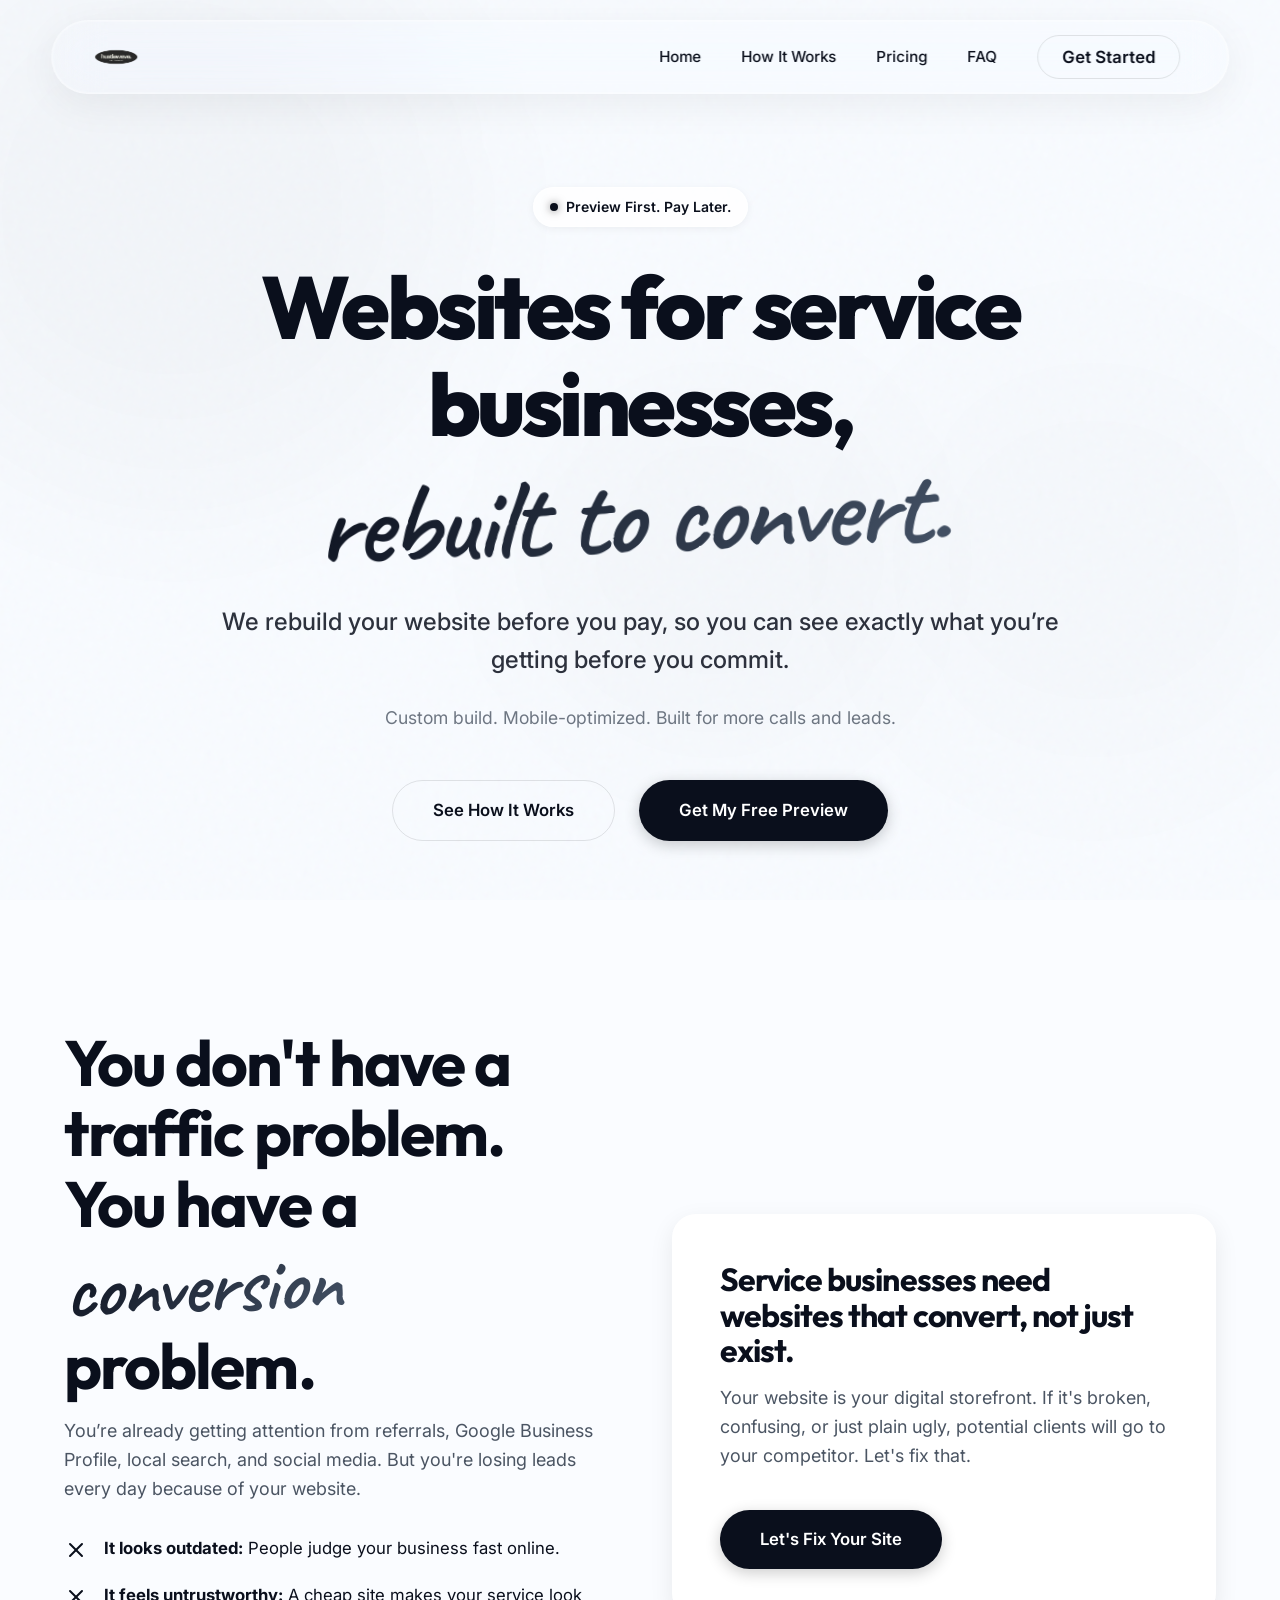
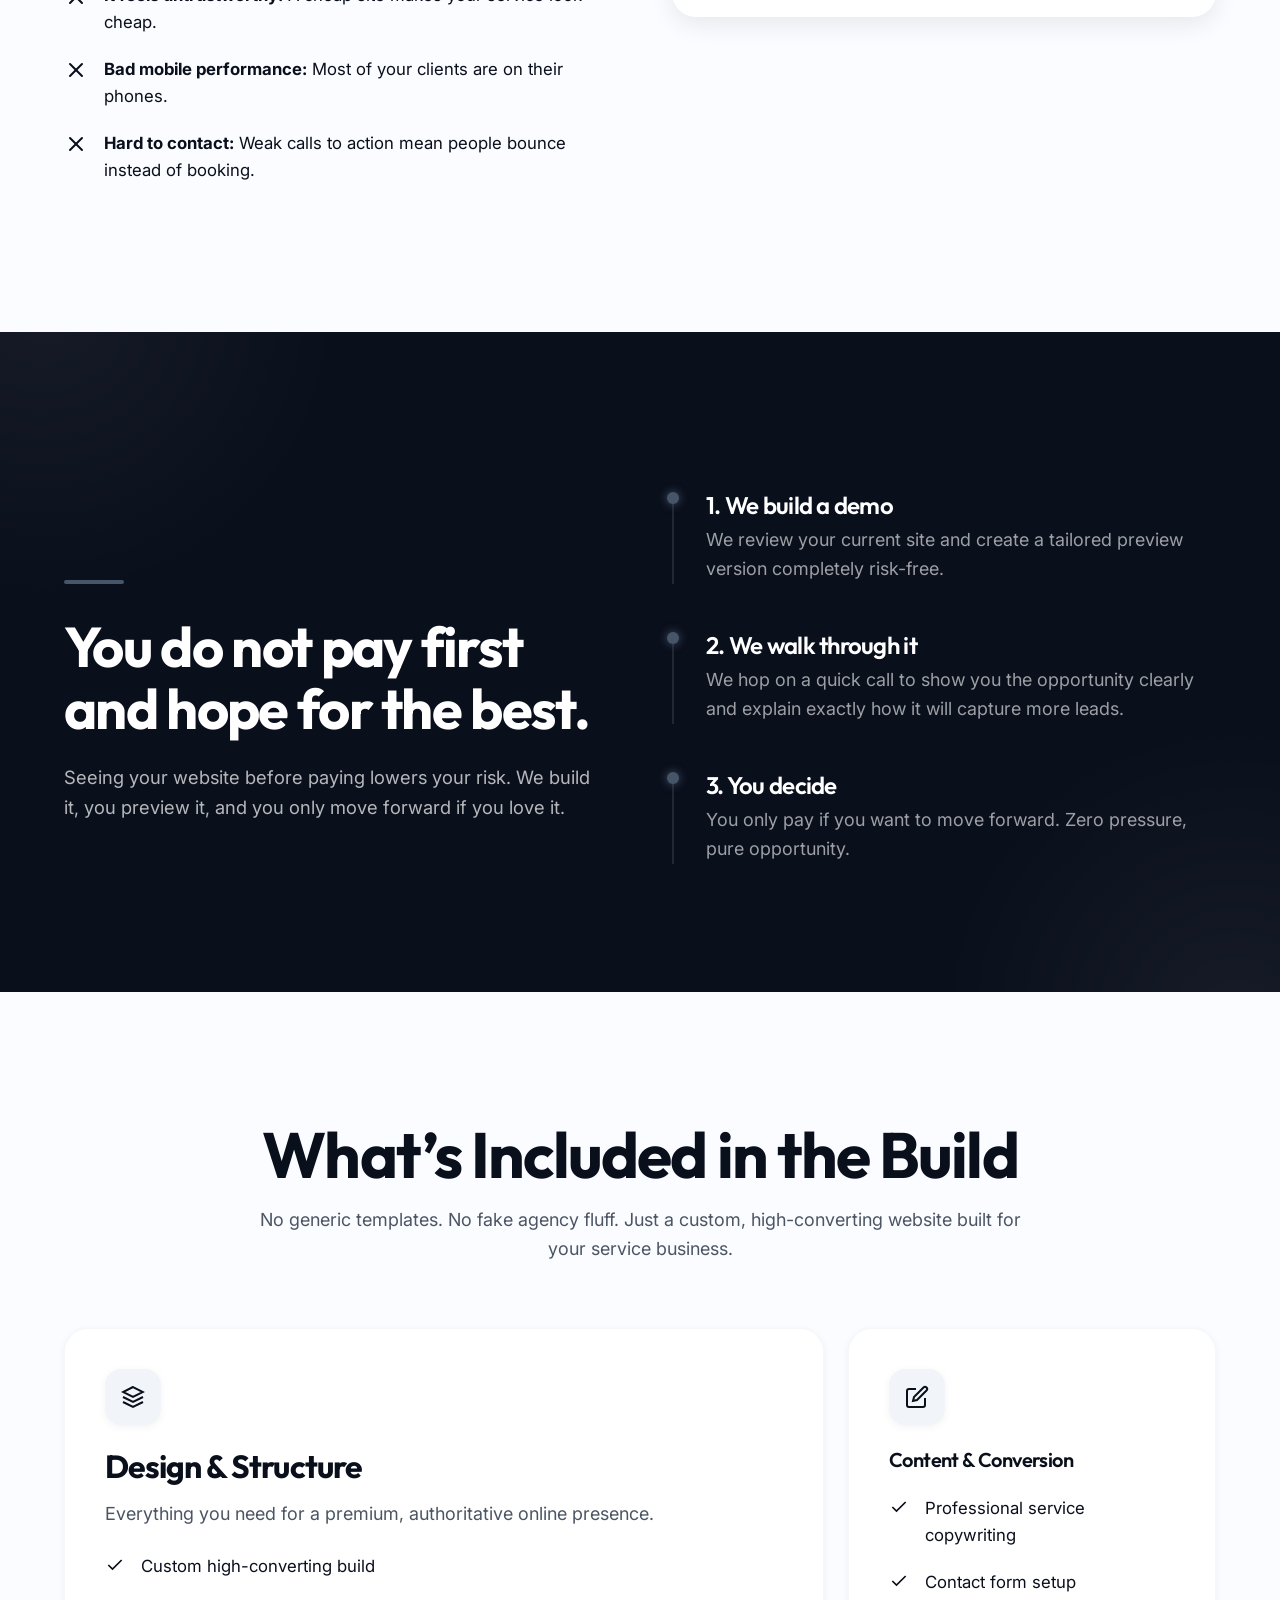
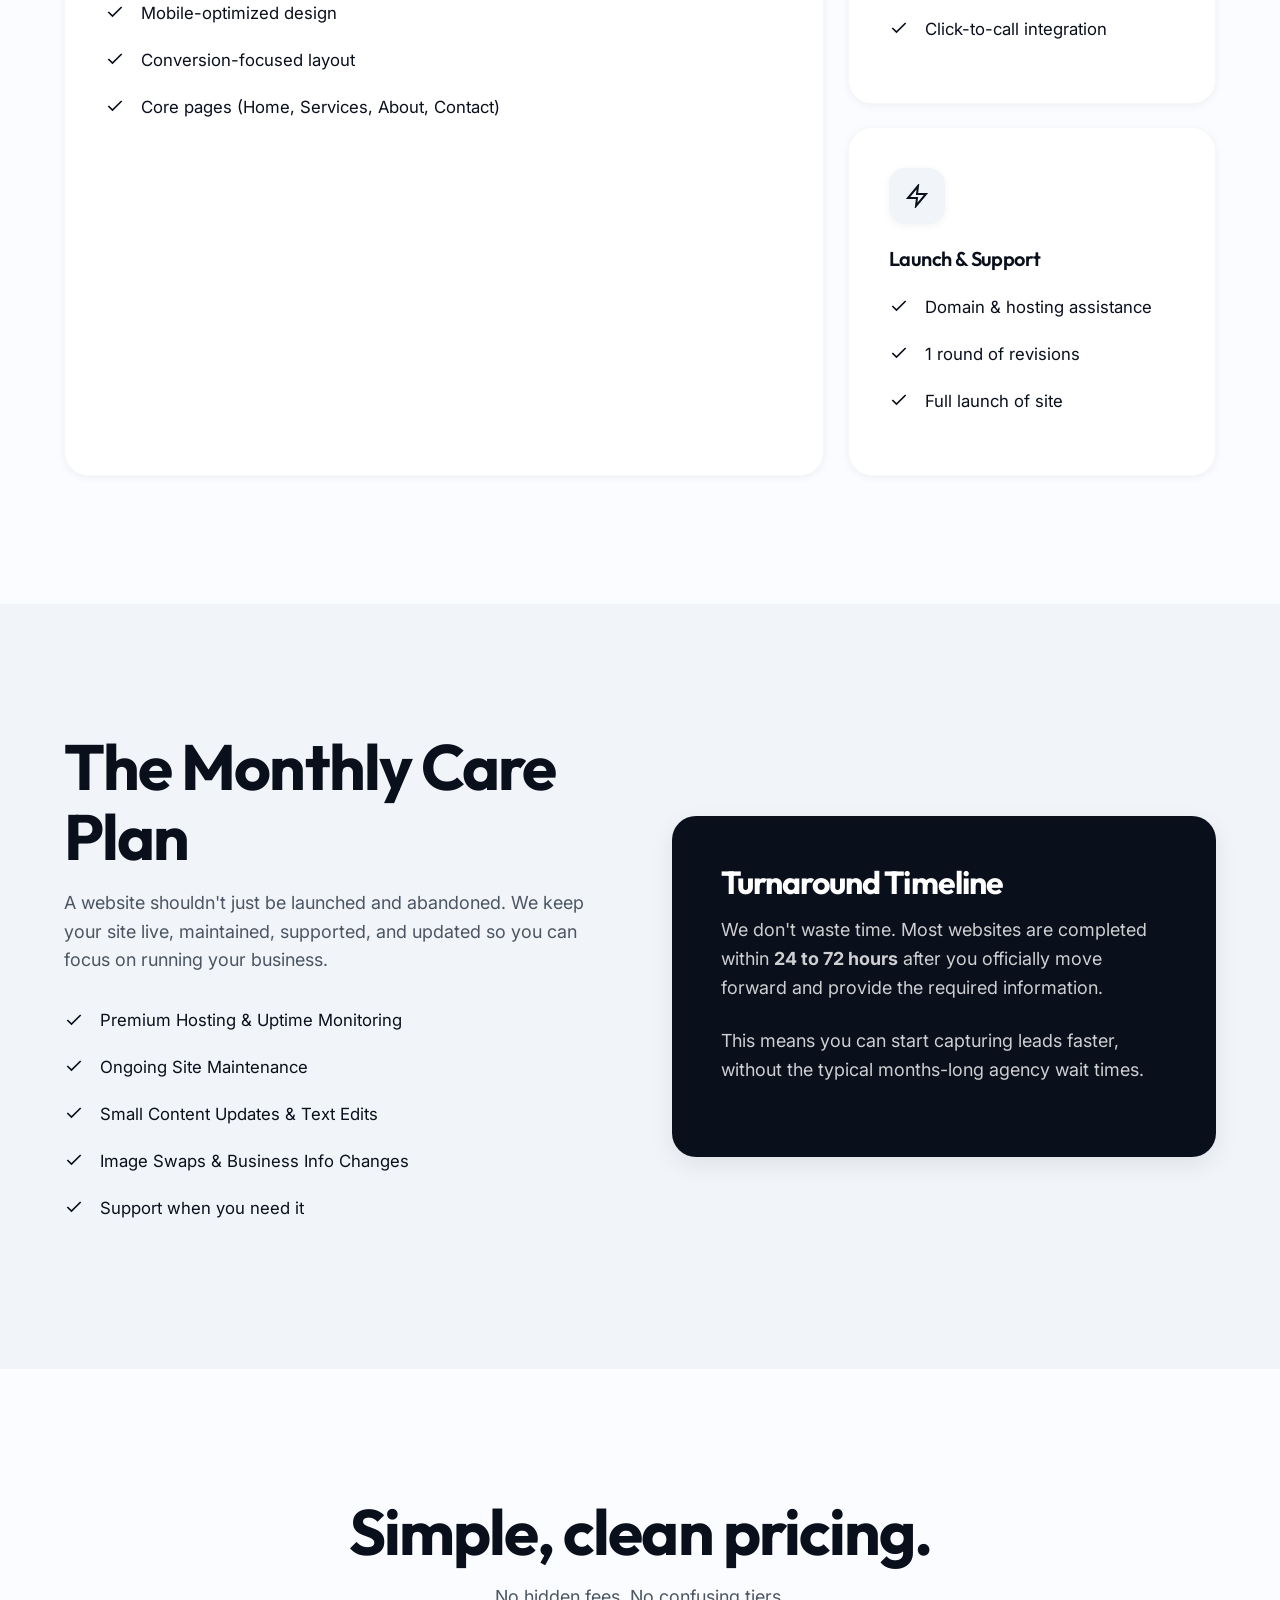
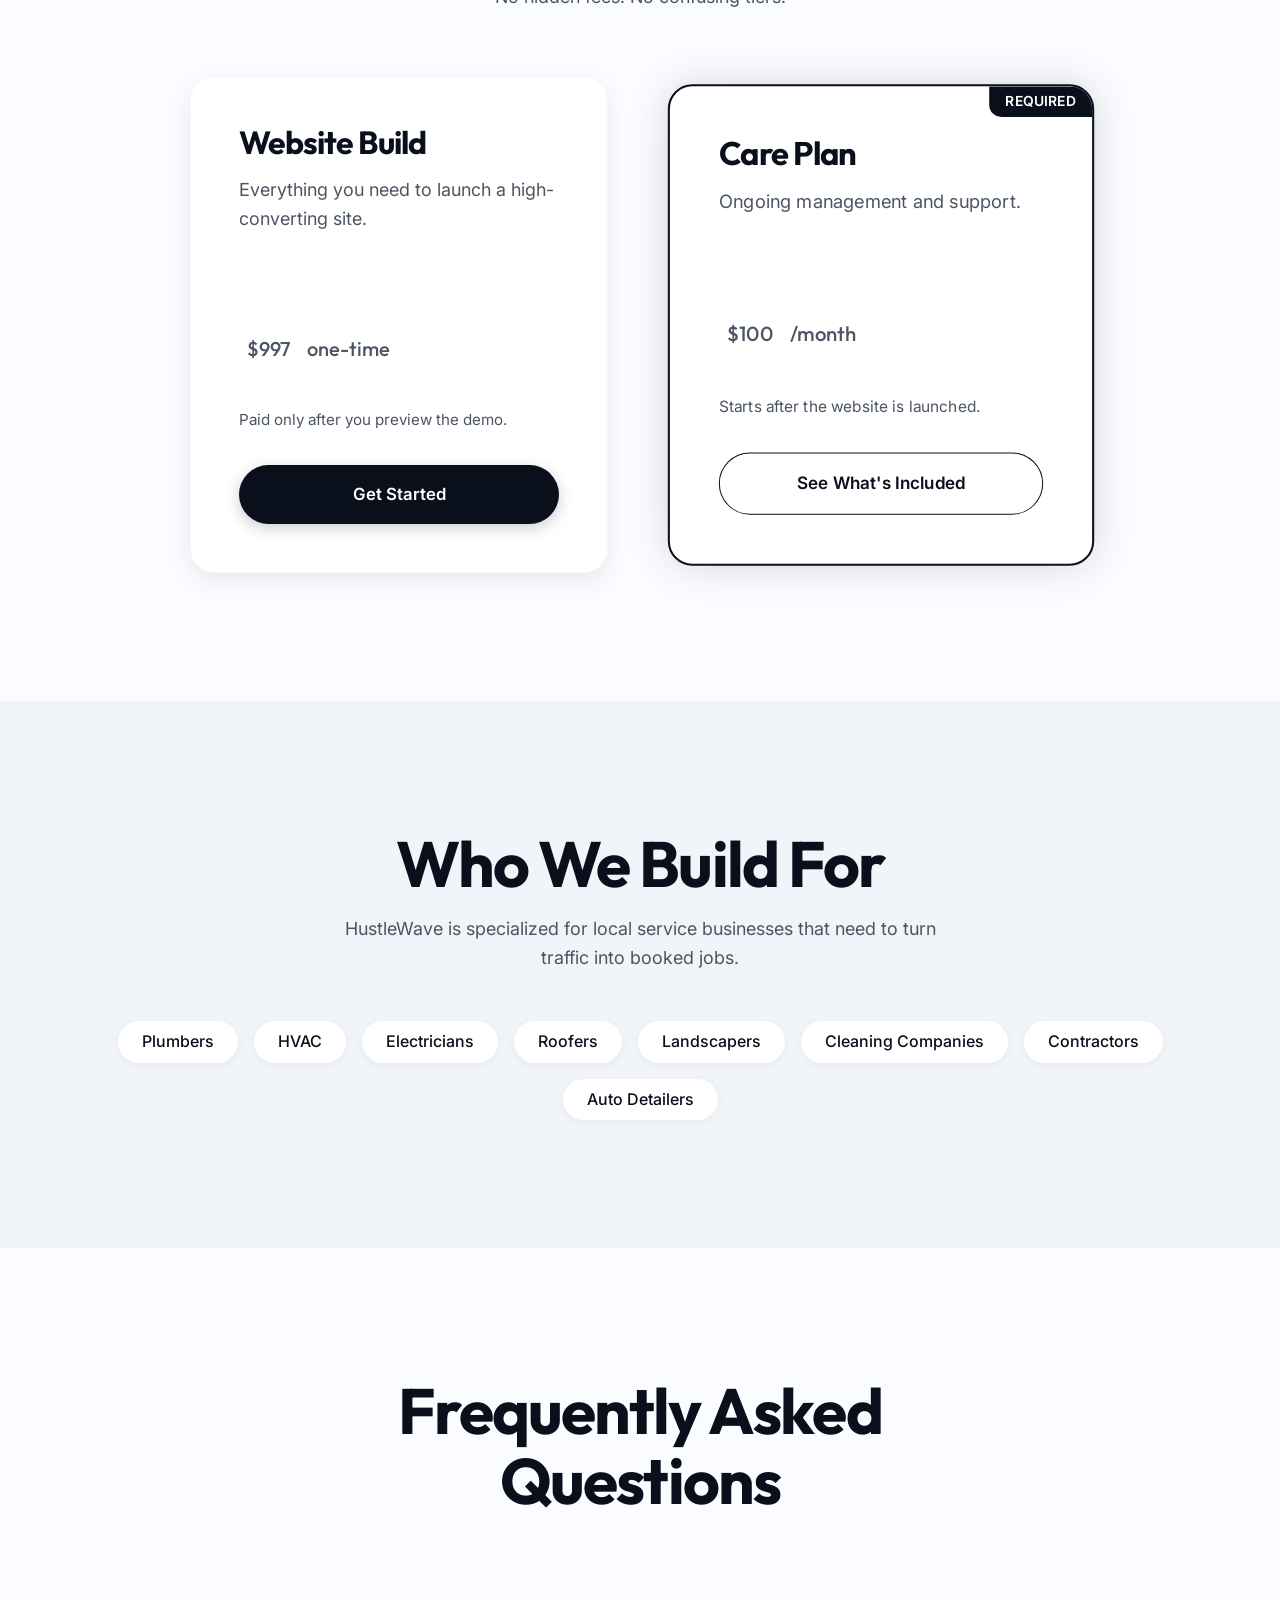
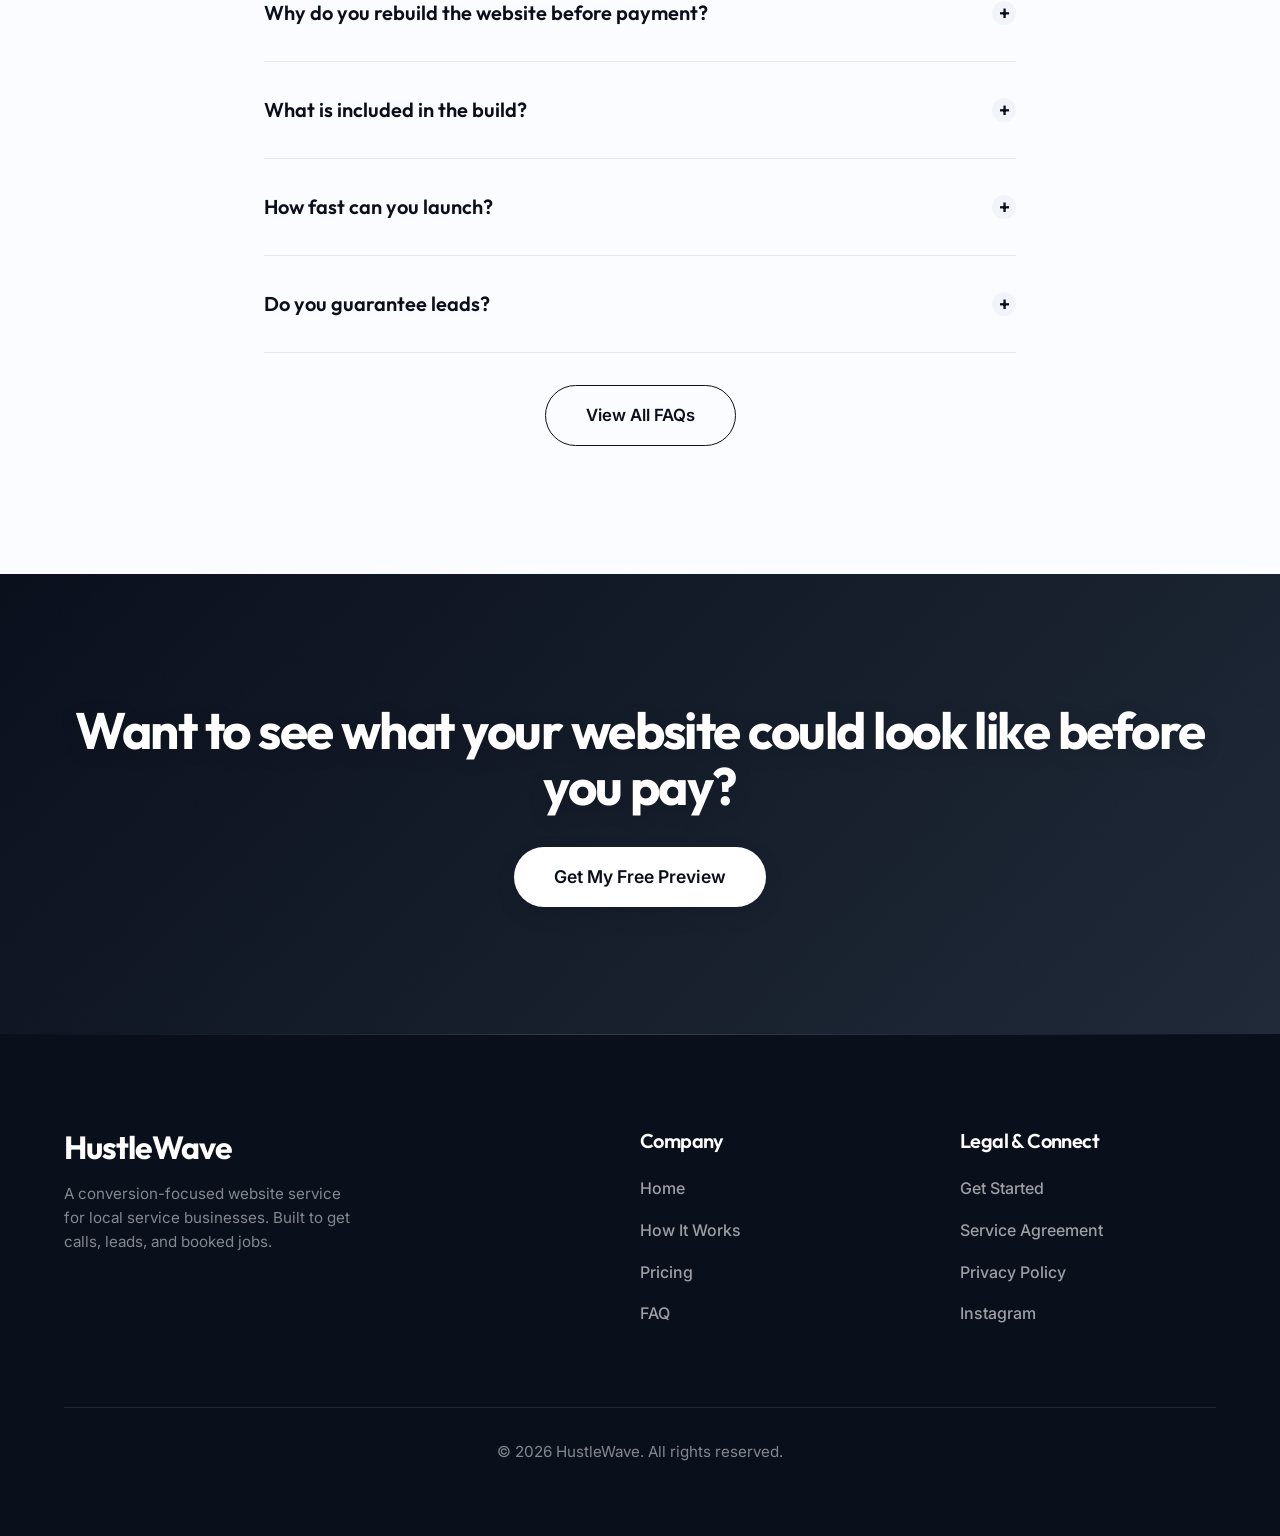
==== index.html @ 8e2b8d6d "Initial commit: editor-compatible architecture - content/site.json holds all editable content (sourc" ====
<!DOCTYPE html>
<html lang="en">
<head>
  <meta charset="UTF-8">
  <meta name="viewport" content="width=device-width, initial-scale=1.0">
  <title>HustleWave — Websites for Service Businesses, Rebuilt to Convert</title>
  <meta name="description" content="HustleWave rebuilds websites for local service businesses before you pay — so you can see exactly what you're getting. Mobile-optimized, conversion-focused, launched in 24–72 hours.">
  <meta name="theme-color" content="#0a0f1c">
  <meta name="robots" content="index, follow">
  <link rel="canonical" href="https://hustlewave.com/">

  <!-- Favicons -->
  <link rel="icon" type="image/png" href="favicon.png">
  <link rel="apple-touch-icon" href="apple-touch-icon.png">

  <!-- Open Graph -->
  <meta property="og:type" content="website">
  <meta property="og:site_name" content="HustleWave">
  <meta property="og:title" content="HustleWave — Websites for Service Businesses, Rebuilt to Convert">
  <meta property="og:description" content="We rebuild your website before you pay, so you can see exactly what you're getting. Built to convert visitors into calls and leads.">
  <meta property="og:url" content="https://hustlewave.com/">
  <meta property="og:image" content="https://hustlewave.com/og-image.png">
  <meta property="og:image:width" content="1200">
  <meta property="og:image:height" content="630">

  <!-- Twitter -->
  <meta name="twitter:card" content="summary_large_image">
  <meta name="twitter:title" content="HustleWave — Rebuilt to Convert">
  <meta name="twitter:description" content="We rebuild your website before you pay. See the work first. Pay only if you love it.">
  <meta name="twitter:image" content="https://hustlewave.com/og-image.png">

  <link rel="stylesheet" href="styles.css">
  <script src="script.js" defer></script>
  <script src="content-loader.js" defer></script>

  <!-- Structured data -->
  <script type="application/ld+json">
  {
    "@context": "https://schema.org",
    "@type": "ProfessionalService",
    "name": "HustleWave",
    "url": "https://hustlewave.com/",
    "logo": "https://hustlewave.com/logo.png",
    "image": "https://hustlewave.com/og-image.png",
    "description": "A conversion-focused website service for local service businesses. We rebuild your website before you pay so you can see exactly what you're getting.",
    "priceRange": "$$",
    "sameAs": ["https://www.instagram.com/official_hustlewave/"],
    "areaServed": "United States",
    "serviceType": "Website Design and Management",
    "offers": [
      {
        "@type": "Offer",
        "name": "Website Build",
        "price": "997",
        "priceCurrency": "USD",
        "description": "One-time custom website build for service businesses."
      },
      {
        "@type": "Offer",
        "name": "Monthly Care Plan",
        "price": "100",
        "priceCurrency": "USD",
        "description": "Monthly hosting, maintenance, and support."
      }
    ]
  }
  </script>
</head>
<body>

  <a href="#main" class="skip-link">Skip to main content</a>

  <nav>
    <div class="container nav-container">
      <a href="index.html" class="logo-link">
        <img src="logo.png" alt="HustleWave Logo" class="logo-img">
      </a>
      
      <div class="nav-links">
        <a href="index.html" class="nav-link">Home</a>
        <a href="how-it-works.html" class="nav-link">How It Works</a>
        <a href="pricing.html" class="nav-link">Pricing</a>
        <a href="faq.html" class="nav-link">FAQ</a>
        <a href="contact.html" class="btn btn-outline" style="padding: 0.5rem 1.5rem;">Get Started</a>
      </div>

      <button class="mobile-menu-btn" aria-label="Open menu" aria-expanded="false"></button>
    </div>
  </nav>

  <header class="hero" id="main">
    <div class="mesh-bg">
      <div class="mesh-orb orb-1"></div>
      <div class="mesh-orb orb-2"></div>
      <div class="mesh-orb orb-3"></div>
      <div class="noise-overlay"></div>
    </div>
    <div class="container text-center">
      <div class="hero-content fade-in-up">
        <div class="badge">
          <div class="badge-dot"></div>
          <span data-content="hero.badge">Preview First. Pay Later.</span>
        </div>
        <h1><span data-content="hero.headline_pre">Websites for service businesses,</span> <br><span class="text-gradient script-accent" data-content="hero.headline_accent">rebuilt to convert.</span></h1>
        <p style="font-size: 1.5rem; margin-top: 1.5rem; font-weight: 500; color: var(--color-text-main);" data-content="hero.subheadline">We rebuild your website before you pay, so you can see exactly what you’re getting before you commit.</p>
        <p style="margin-top: 1rem; opacity: 0.8; font-size: 1.1rem; color: var(--color-text-muted);" data-content="hero.subheadline_secondary">Custom build. Mobile-optimized. Built for more calls and leads.</p>
        
        <div class="hero-buttons">
          <a href="how-it-works.html" class="btn btn-outline" data-content="hero.cta_secondary_text" data-attr-href="hero.cta_secondary_link">See How It Works</a>
          <a href="contact.html" class="btn btn-primary" data-content="hero.cta_primary_text" data-attr-href="hero.cta_primary_link">Get My Free Preview</a>
        </div>
      </div>
    </div>
  </header>

  <section class="problem-section">
    <div class="container">
      <div class="grid-2">
        <div class="fade-in-up">
          <h2>You don't have a traffic problem. <br>You have a <span class="script-accent text-gradient">conversion</span> problem.</h2>
          <p>You’re already getting attention from referrals, Google Business Profile, local search, and social media. But you're losing leads every day because of your website.</p>
          <ul class="feature-list" style="margin-top: 2rem;">
            <li>
              <svg width="24" height="24" viewBox="0 0 24 24" fill="none" stroke="currentColor" stroke-width="2" stroke-linecap="round" stroke-linejoin="round"><path d="M18 6 6 18"/><path d="m6 6 12 12"/></svg>
              <div><strong>It looks outdated:</strong> People judge your business fast online.</div>
            </li>
            <li>
              <svg width="24" height="24" viewBox="0 0 24 24" fill="none" stroke="currentColor" stroke-width="2" stroke-linecap="round" stroke-linejoin="round"><path d="M18 6 6 18"/><path d="m6 6 12 12"/></svg>
              <div><strong>It feels untrustworthy:</strong> A cheap site makes your service look cheap.</div>
            </li>
            <li>
              <svg width="24" height="24" viewBox="0 0 24 24" fill="none" stroke="currentColor" stroke-width="2" stroke-linecap="round" stroke-linejoin="round"><path d="M18 6 6 18"/><path d="m6 6 12 12"/></svg>
              <div><strong>Bad mobile performance:</strong> Most of your clients are on their phones.</div>
            </li>
            <li>
              <svg width="24" height="24" viewBox="0 0 24 24" fill="none" stroke="currentColor" stroke-width="2" stroke-linecap="round" stroke-linejoin="round"><path d="M18 6 6 18"/><path d="m6 6 12 12"/></svg>
              <div><strong>Hard to contact:</strong> Weak calls to action mean people bounce instead of booking.</div>
            </li>
          </ul>
        </div>
        <div class="card bg-light" style="border: none;">
          <h3 style="margin-bottom: 1rem;" data-content="problem.card_title">Service businesses need websites that convert, not just exist.</h3>
          <p data-content="problem.card_body">Your website is your digital storefront. If it's broken, confusing, or just plain ugly, potential clients will go to your competitor. Let's fix that.</p>
          <a href="contact.html" class="btn btn-primary" style="margin-top: 1rem;" data-content="problem.card_cta_text" data-attr-href="problem.card_cta_link">Let's Fix Your Site</a>
        </div>
      </div>
    </div>
  </section>

  <section class="usp-section" style="background-color: var(--color-text-main); color: white; padding: 8rem 0; position: relative; overflow: hidden;">
    <div style="position: absolute; top: -50%; left: -20%; width: 600px; height: 600px; background: radial-gradient(circle, rgba(255,255,255,0.05) 0%, transparent 70%);"></div>
    <div style="position: absolute; bottom: -50%; right: -20%; width: 600px; height: 600px; background: radial-gradient(circle, rgba(255,255,255,0.05) 0%, transparent 70%);"></div>
    <div class="container fade-in-up">
      <div class="grid-2" style="align-items: start;">
        <div class="usp-sticky">
          <div style="width: 60px; height: 4px; background: var(--color-accent); margin-bottom: 2rem; border-radius: 2px;"></div>
          <h2 style="color: white; font-size: clamp(2.5rem, 8vw, 3.5rem); margin-bottom: 1.5rem;">You do not pay first and hope for the best.</h2>
          <p style="color: rgba(255,255,255,0.7); font-size: 1.15rem;">Seeing your website before paying lowers your risk. We build it, you preview it, and you only move forward if you love it.</p>
        </div>
        
        <div style="display: flex; flex-direction: column; gap: 3rem; margin-top: 2rem;">
          <div style="border-left: 2px solid rgba(255,255,255,0.1); padding-left: 2rem; position: relative;">
            <div style="position: absolute; left: -7px; top: 0; width: 12px; height: 12px; border-radius: 50%; background: var(--color-accent); box-shadow: 0 0 10px var(--color-accent);"></div>
            <h4 style="color: white; font-size: 1.5rem; margin-bottom: 0.5rem;">1. We build a demo</h4>
            <p style="color: rgba(255,255,255,0.6); margin: 0;">We review your current site and create a tailored preview version completely risk-free.</p>
          </div>
          
          <div style="border-left: 2px solid rgba(255,255,255,0.1); padding-left: 2rem; position: relative;">
            <div style="position: absolute; left: -7px; top: 0; width: 12px; height: 12px; border-radius: 50%; background: var(--color-accent); box-shadow: 0 0 10px var(--color-accent);"></div>
            <h4 style="color: white; font-size: 1.5rem; margin-bottom: 0.5rem;">2. We walk through it</h4>
            <p style="color: rgba(255,255,255,0.6); margin: 0;">We hop on a quick call to show you the opportunity clearly and explain exactly how it will capture more leads.</p>
          </div>
          
          <div style="border-left: 2px solid rgba(255,255,255,0.1); padding-left: 2rem; position: relative;">
            <div style="position: absolute; left: -7px; top: 0; width: 12px; height: 12px; border-radius: 50%; background: var(--color-accent); box-shadow: 0 0 10px var(--color-accent);"></div>
            <h4 style="color: white; font-size: 1.5rem; margin-bottom: 0.5rem;">3. You decide</h4>
            <p style="color: rgba(255,255,255,0.6); margin: 0;">You only pay if you want to move forward. Zero pressure, pure opportunity.</p>
          </div>
        </div>
      </div>
    </div>
  </section>

  <section class="includes-section">
    <div class="container">
      <div class="text-center fade-in-up" style="max-width: 800px; margin: 0 auto 4rem;">
        <h2>What’s Included in the Build</h2>
        <p>No generic templates. No fake agency fluff. Just a custom, high-converting website built for your service business.</p>
      </div>

      <div class="bento-grid">
        <div class="bento-item large">
          <div class="icon-box">
            <svg width="24" height="24" viewBox="0 0 24 24" fill="none" stroke="currentColor" stroke-width="2"><path d="M12 2L2 7l10 5 10-5-10-5zM2 17l10 5 10-5M2 12l10 5 10-5"/></svg>
          </div>
          <h3>Design & Structure</h3>
          <p>Everything you need for a premium, authoritative online presence.</p>
          <ul class="feature-list" style="margin-top: 1.5rem;">
            <li><svg width="20" height="20" viewBox="0 0 24 24" fill="none" stroke="currentColor" stroke-width="2"><polyline points="20 6 9 17 4 12"></polyline></svg> Custom high-converting build</li>
            <li><svg width="20" height="20" viewBox="0 0 24 24" fill="none" stroke="currentColor" stroke-width="2"><polyline points="20 6 9 17 4 12"></polyline></svg> Mobile-optimized design</li>
            <li><svg width="20" height="20" viewBox="0 0 24 24" fill="none" stroke="currentColor" stroke-width="2"><polyline points="20 6 9 17 4 12"></polyline></svg> Conversion-focused layout</li>
            <li><svg width="20" height="20" viewBox="0 0 24 24" fill="none" stroke="currentColor" stroke-width="2"><polyline points="20 6 9 17 4 12"></polyline></svg> Core pages (Home, Services, About, Contact)</li>
          </ul>
        </div>
        
        <div class="bento-item">
          <div class="icon-box">
            <svg width="24" height="24" viewBox="0 0 24 24" fill="none" stroke="currentColor" stroke-width="2"><path d="M11 4H4a2 2 0 0 0-2 2v14a2 2 0 0 0 2 2h14a2 2 0 0 0 2-2v-7"></path><path d="M18.5 2.5a2.121 2.121 0 0 1 3 3L12 15l-4 1 1-4 9.5-9.5z"></path></svg>
          </div>
          <h4>Content & Conversion</h4>
          <ul class="feature-list" style="margin-top: 1.5rem;">
            <li><svg width="20" height="20" viewBox="0 0 24 24" fill="none" stroke="currentColor" stroke-width="2"><polyline points="20 6 9 17 4 12"></polyline></svg> Professional service copywriting</li>
            <li><svg width="20" height="20" viewBox="0 0 24 24" fill="none" stroke="currentColor" stroke-width="2"><polyline points="20 6 9 17 4 12"></polyline></svg> Contact form setup</li>
            <li><svg width="20" height="20" viewBox="0 0 24 24" fill="none" stroke="currentColor" stroke-width="2"><polyline points="20 6 9 17 4 12"></polyline></svg> Click-to-call integration</li>
          </ul>
        </div>
        
        <div class="bento-item">
          <div class="icon-box">
            <svg width="24" height="24" viewBox="0 0 24 24" fill="none" stroke="currentColor" stroke-width="2"><path d="M13 2L3 14h9l-1 8 10-12h-9l1-8z"></path></svg>
          </div>
          <h4>Launch & Support</h4>
          <ul class="feature-list" style="margin-top: 1.5rem;">
            <li><svg width="20" height="20" viewBox="0 0 24 24" fill="none" stroke="currentColor" stroke-width="2"><polyline points="20 6 9 17 4 12"></polyline></svg> Domain & hosting assistance</li>
            <li><svg width="20" height="20" viewBox="0 0 24 24" fill="none" stroke="currentColor" stroke-width="2"><polyline points="20 6 9 17 4 12"></polyline></svg> 1 round of revisions</li>
            <li><svg width="20" height="20" viewBox="0 0 24 24" fill="none" stroke="currentColor" stroke-width="2"><polyline points="20 6 9 17 4 12"></polyline></svg> Full launch of site</li>
          </ul>
        </div>
      </div>
    </div>
  </section>

  <section class="care-plan bg-light">
    <div class="container fade-in-up">
      <div class="grid-2">
        <div>
          <h2 data-content="care_plan.headline">The Monthly Care Plan</h2>
          <p data-content="care_plan.body">A website shouldn't just be launched and abandoned. We keep your site live, maintained, supported, and updated so you can focus on running your business.</p>
          <ul class="feature-list" style="margin-top: 2rem;">
            <li><svg width="20" height="20" viewBox="0 0 24 24" fill="none" stroke="currentColor" stroke-width="2"><polyline points="20 6 9 17 4 12"></polyline></svg> Premium Hosting & Uptime Monitoring</li>
            <li><svg width="20" height="20" viewBox="0 0 24 24" fill="none" stroke="currentColor" stroke-width="2"><polyline points="20 6 9 17 4 12"></polyline></svg> Ongoing Site Maintenance</li>
            <li><svg width="20" height="20" viewBox="0 0 24 24" fill="none" stroke="currentColor" stroke-width="2"><polyline points="20 6 9 17 4 12"></polyline></svg> Small Content Updates & Text Edits</li>
            <li><svg width="20" height="20" viewBox="0 0 24 24" fill="none" stroke="currentColor" stroke-width="2"><polyline points="20 6 9 17 4 12"></polyline></svg> Image Swaps & Business Info Changes</li>
            <li><svg width="20" height="20" viewBox="0 0 24 24" fill="none" stroke="currentColor" stroke-width="2"><polyline points="20 6 9 17 4 12"></polyline></svg> Support when you need it</li>
          </ul>
        </div>
        <div class="card" style="background: var(--color-text-main); color: white;">
          <h3 style="color: white; margin-bottom: 1rem;">Turnaround Timeline</h3>
          <p style="color: rgba(255,255,255,0.8);">We don't waste time. Most websites are completed within <strong>24 to 72 hours</strong> after you officially move forward and provide the required information.</p>
          <p style="color: rgba(255,255,255,0.8); margin-top: 1rem;">This means you can start capturing leads faster, without the typical months-long agency wait times.</p>
        </div>
      </div>
    </div>
  </section>

  <section class="pricing-section">
    <div class="container fade-in-up">
      <div class="text-center" style="max-width: 800px; margin: 0 auto 4rem;">
        <h2>Simple, clean pricing.</h2>
        <p>No hidden fees. No confusing tiers.</p>
      </div>

      <div class="grid-2" style="max-width: 900px; margin: 0 auto;">
        <div class="card pricing-card">
          <h3 data-content="pricing.build.name">Website Build</h3>
          <p data-content="pricing.build.description">Everything you need to launch a high-converting site.</p>
          <div class="price"><span data-content="pricing.build.price">$997</span> <span data-content="pricing.build.price_period">one-time</span></div>
          <p style="font-size: 0.95rem; margin-bottom: 2rem;" data-content="pricing.build.footnote">Paid only after you preview the demo.</p>
          <a href="contact.html" class="btn btn-primary" style="width: 100%;" data-content="pricing.build.cta_text" data-attr-href="pricing.build.cta_link">Get Started</a>
        </div>

        <div class="card pricing-card popular">
          <div style="position: absolute; top: 0; right: 0; background: var(--color-sky-blue); color: white; padding: 0.25rem 1rem; border-bottom-left-radius: 12px; font-weight: 600; font-size: 0.85rem;">REQUIRED</div>
          <h3 data-content="pricing.care.name">Care Plan</h3>
          <p data-content="pricing.care.description">Ongoing management and support.</p>
          <div class="price"><span data-content="pricing.care.price">$100</span> <span data-content="pricing.care.price_period">/month</span></div>
          <p style="font-size: 0.95rem; margin-bottom: 2rem;" data-content="pricing.care.footnote">Starts after the website is launched.</p>
          <a href="how-it-works.html" class="btn btn-outline" style="width: 100%; color: var(--color-text-main) !important; border-color: var(--color-text-main);" data-content="pricing.care.cta_text" data-attr-href="pricing.care.cta_link">See What's Included</a>
        </div>
      </div>
    </div>
  </section>

  <section class="who-its-for bg-light">
    <div class="container text-center fade-in-up">
      <h2>Who We Build For</h2>
      <p style="max-width: 600px; margin: 0 auto 3rem;">HustleWave is specialized for local service businesses that need to turn traffic into booked jobs.</p>
      
      <div style="display: flex; flex-wrap: wrap; justify-content: center; gap: 1rem;">
        <span style="background: white; padding: 0.5rem 1.5rem; border-radius: var(--radius-full); box-shadow: var(--shadow-sm); font-weight: 500;">Plumbers</span>
        <span style="background: white; padding: 0.5rem 1.5rem; border-radius: var(--radius-full); box-shadow: var(--shadow-sm); font-weight: 500;">HVAC</span>
        <span style="background: white; padding: 0.5rem 1.5rem; border-radius: var(--radius-full); box-shadow: var(--shadow-sm); font-weight: 500;">Electricians</span>
        <span style="background: white; padding: 0.5rem 1.5rem; border-radius: var(--radius-full); box-shadow: var(--shadow-sm); font-weight: 500;">Roofers</span>
        <span style="background: white; padding: 0.5rem 1.5rem; border-radius: var(--radius-full); box-shadow: var(--shadow-sm); font-weight: 500;">Landscapers</span>
        <span style="background: white; padding: 0.5rem 1.5rem; border-radius: var(--radius-full); box-shadow: var(--shadow-sm); font-weight: 500;">Cleaning Companies</span>
        <span style="background: white; padding: 0.5rem 1.5rem; border-radius: var(--radius-full); box-shadow: var(--shadow-sm); font-weight: 500;">Contractors</span>
        <span style="background: white; padding: 0.5rem 1.5rem; border-radius: var(--radius-full); box-shadow: var(--shadow-sm); font-weight: 500;">Auto Detailers</span>
      </div>
    </div>
  </section>

  <section class="faq-section">
    <div class="container fade-in-up" style="max-width: 800px;">
      <h2 class="text-center" style="margin-bottom: 3rem;">Frequently Asked Questions</h2>
      
      <div class="faq-list">
        <div class="faq-item">
          <div class="faq-question">
            Why do you rebuild the website before payment?
            <span class="faq-icon">+</span>
          </div>
          <div class="faq-answer">
            <p>We believe in lowering the risk for you. Instead of asking you to pay first and hope for the best, we build a preview version. You see exactly what you’re getting, we walk you through it, and you only move forward if you like the direction.</p>
          </div>
        </div>

        <div class="faq-item">
          <div class="faq-question">
            What is included in the build?
            <span class="faq-icon">+</span>
          </div>
          <div class="faq-answer">
            <p>A custom, mobile-optimized, conversion-focused layout. We handle the service-based copywriting, core pages (Home, Services, About, Contact), contact forms, click-to-call setup, basic SEO, and 1 round of revisions before launch.</p>
          </div>
        </div>

        <div class="faq-item">
          <div class="faq-question">
            How fast can you launch?
            <span class="faq-icon">+</span>
          </div>
          <div class="faq-answer">
            <p>Most websites are completed and ready to launch within 24 to 72 hours after you officially move forward and provide the required information (like your business details and service list).</p>
          </div>
        </div>

        <div class="faq-item">
          <div class="faq-question">
            Do you guarantee leads?
            <span class="faq-icon">+</span>
          </div>
          <div class="faq-answer">
            <p>No. We build websites that are optimized to convert the traffic you get. We provide a massive improvement to trust, clarity, and conversion potential, but we cannot guarantee specific revenue or lead numbers.</p>
          </div>
        </div>
        
        <div class="text-center" style="margin-top: 2rem;">
          <a href="faq.html" class="btn btn-outline" style="color: var(--color-text-main) !important; border-color: var(--color-text-main);">View All FAQs</a>
        </div>
      </div>
    </div>
  </section>

  <section class="cta-section bg-sky text-center" style="padding: 8rem 0;">
    <div class="container fade-in-up">
      <h2 style="font-size: clamp(2rem, 4vw, 3.5rem); margin-bottom: 2rem;" data-content="final_cta.headline">Want to see what your website could look like before you pay?</h2>
      <a href="contact.html" class="btn btn-white" style="font-size: 1.1rem; padding: 1rem 2.5rem;" data-content="final_cta.button_text" data-attr-href="final_cta.button_link">Get My Free Preview</a>
    </div>
  </section>

  <footer>
    <div class="container">
      <div class="footer-grid">
        <div>
          <h3 style="font-family: var(--font-heading); margin-bottom: 1rem;">HustleWave</h3>
          <p style="max-width: 300px;" data-content="footer.tagline">A conversion-focused website service for local service businesses. Built to get calls, leads, and booked jobs.</p>
        </div>
        <div>
          <h4 style="margin-bottom: 1.5rem; color: white;">Company</h4>
          <ul class="footer-links">
            <li><a href="index.html">Home</a></li>
            <li><a href="how-it-works.html">How It Works</a></li>
            <li><a href="pricing.html">Pricing</a></li>
            <li><a href="faq.html">FAQ</a></li>
          </ul>
        </div>
        <div>
          <h4 style="margin-bottom: 1.5rem; color: white;">Legal &amp; Connect</h4>
          <ul class="footer-links">
            <li><a href="contact.html">Get Started</a></li>
            <li><a href="service-agreement.html">Service Agreement</a></li>
            <li><a href="privacy.html">Privacy Policy</a></li>
            <li><a href="https://www.instagram.com/official_hustlewave/" target="_blank" rel="noopener noreferrer">Instagram</a></li>
          </ul>
        </div>
      </div>
      <div style="border-top: 1px solid rgba(255,255,255,0.1); padding-top: 2rem; text-align: center;">
        <p>&copy; <span data-content="footer.copyright_year">2026</span> HustleWave. All rights reserved.</p>
      </div>
    </div>
  </footer>

</body>
</html>
---- styles.css ----
@import url('https://fonts.googleapis.com/css2?family=Inter:wght@400;500;600&family=Outfit:wght@400;500;600;700;800&family=Caveat:wght@600&display=swap');

:root {
  --font-body: 'Inter', sans-serif;
  --font-heading: 'Outfit', sans-serif;
  --font-script: 'Caveat', cursive;
  
  --color-text-main: #0a0f1c;
  --color-text-muted: #4b5563;
  --color-bg-light: #fafcff;
  --color-bg-secondary: #f1f5f9;
  --color-border: rgba(10, 15, 28, 0.08);

  /* Monochrome palette — primary brand color is deep ink */
  --color-primary: #0a0f1c;
  --color-primary-soft: #1f2937;
  --color-accent: #475569;

  /* Legacy aliases — kept so inline styles referencing the old names still work */
  --color-sky-blue: var(--color-primary);
  --color-sky-light: var(--color-primary-soft);
  --color-sky-dark: var(--color-primary);
  
  --shadow-sm: 0 2px 8px rgba(0, 0, 0, 0.05);
  --shadow-md: 0 8px 24px rgba(0, 0, 0, 0.08);
  --shadow-lg: 0 20px 40px rgba(0, 0, 0, 0.12);
  --shadow-glow: 0 0 40px rgba(0, 0, 0, 0.15);
  --shadow-glass: 0 8px 32px 0 rgba(0, 0, 0, 0.08);
  
  --radius-md: 16px;
  --radius-lg: 24px;
  --radius-xl: 32px;
  --radius-full: 9999px;
  
  --spacing-section: 8rem;
}

/* Custom Scrollbar */
::-webkit-scrollbar {
  width: 10px;
}
::-webkit-scrollbar-track {
  background: var(--color-bg-light);
}
::-webkit-scrollbar-thumb {
  background: #cbd5e1;
  border-radius: 5px;
}
::-webkit-scrollbar-thumb:hover {
  background: var(--color-sky-light);
}

::selection {
  background: var(--color-sky-blue);
  color: white;
}

* {
  margin: 0;
  padding: 0;
  box-sizing: border-box;
}

html {
  scroll-behavior: smooth;
}

body {
  font-family: var(--font-body);
  color: var(--color-text-main);
  background-color: var(--color-bg-light);
  line-height: 1.6;
  -webkit-font-smoothing: antialiased;
  overflow-x: hidden;
}

/* Typography */
h1, h2, h3, h4, h5, h6 {
  font-family: var(--font-heading);
  line-height: 1.1;
  margin-bottom: 1rem;
  font-weight: 700;
  letter-spacing: -0.03em;
}

h1 { font-size: clamp(2.5rem, 8vw, 5.5rem); letter-spacing: -0.04em; font-weight: 800; }
h2 { font-size: clamp(2rem, 6vw, 4rem); letter-spacing: -0.03em; }
h3 { font-size: clamp(1.5rem, 4vw, 2rem); }
h4 { font-size: 1.25rem; font-weight: 600; }

p {
  color: var(--color-text-muted);
  font-size: 1.125rem;
  margin-bottom: 1.5rem;
}

.script-accent {
  font-family: var(--font-script);
  font-size: 1.3em;
  color: inherit;
  font-weight: 600;
  display: inline-block;
  transform: rotate(-2deg);
  padding-right: 0.15em; /* Prevent clipping of italic letters */
}

.text-gradient {
  background: linear-gradient(135deg, var(--color-primary) 0%, var(--color-accent) 100%);
  -webkit-background-clip: text;
  -webkit-text-fill-color: transparent;
  background-clip: text;
  color: transparent;
}

/* Utility: skip links & focus rings for accessibility */
:focus-visible {
  outline: 2px solid var(--color-primary);
  outline-offset: 3px;
  border-radius: 4px;
}

.sr-only {
  position: absolute;
  width: 1px; height: 1px;
  padding: 0; margin: -1px;
  overflow: hidden;
  clip: rect(0, 0, 0, 0);
  white-space: nowrap;
  border: 0;
}

.skip-link {
  position: absolute;
  top: -100px;
  left: 1rem;
  background: var(--color-primary);
  color: white !important;
  padding: 0.75rem 1.25rem;
  border-radius: var(--radius-md);
  text-decoration: none;
  font-weight: 600;
  z-index: 1000;
  transition: top 0.25s ease;
}

.skip-link:focus {
  top: 1rem;
}

/* Layout */
.container {
  width: 100%;
  max-width: 1200px;
  margin: 0 auto;
  padding: 0 1.5rem;
  position: relative;
  z-index: 2;
}

section {
  padding: var(--spacing-section) 0;
  position: relative;
}

.text-center { text-align: center; }

/* Advanced Backgrounds */
.mesh-bg {
  position: absolute;
  top: 0; left: 0; right: 0; bottom: 0;
  background-color: #f8fbff;
  overflow: hidden;
  z-index: 0;
}

.mesh-orb {
  position: absolute;
  border-radius: 50%;
  filter: blur(80px);
  opacity: 0.6;
  animation: float 20s infinite ease-in-out alternate;
}

.orb-1 { width: 600px; height: 600px; background: rgba(0, 0, 0, 0.04); top: -10%; left: -10%; }
.orb-2 { width: 500px; height: 500px; background: rgba(0, 0, 0, 0.02); bottom: 10%; right: -5%; animation-delay: -5s; }
.orb-3 { width: 400px; height: 400px; background: rgba(0, 0, 0, 0.03); top: 40%; left: 40%; animation-delay: -10s; }

.noise-overlay {
  position: absolute;
  top: 0; left: 0; width: 100%; height: 100%;
  background-image: url('data:image/svg+xml,%3Csvg viewBox="0 0 200 200" xmlns="http://www.w3.org/2000/svg"%3E%3Cfilter id="noiseFilter"%3E%3CfeTurbulence type="fractalNoise" baseFrequency="0.65" numOctaves="3" stitchTiles="stitch"/%3E%3C/filter%3E%3Crect width="100%25" height="100%25" filter="url(%23noiseFilter)"/%3E%3C/svg%3E');
  opacity: 0.03;
  pointer-events: none;
  z-index: 1;
}

.bg-sky {
  background: linear-gradient(135deg, var(--color-sky-blue) 0%, var(--color-sky-light) 100%);
  color: white;
  position: relative;
  overflow: hidden;
}

.bg-sky p, .bg-sky h1, .bg-sky h2 {
  color: white;
  text-shadow: 0 4px 20px rgba(0, 0, 0, 0.15);
}

.bg-sky::before {
  content: '';
  position: absolute;
  top: 0; left: 0; width: 100%; height: 100%;
  background-image: url('data:image/svg+xml,%3Csvg viewBox="0 0 200 200" xmlns="http://www.w3.org/2000/svg"%3E%3Cfilter id="noiseFilter"%3E%3CfeTurbulence type="fractalNoise" baseFrequency="0.65" numOctaves="3" stitchTiles="stitch"/%3E%3C/filter%3E%3Crect width="100%25" height="100%25" filter="url(%23noiseFilter)"/%3E%3C/svg%3E');
  opacity: 0.05;
  mix-blend-mode: overlay;
}

.bg-light { background-color: var(--color-bg-secondary); }

/* Badges */
.badge {
  display: inline-flex;
  align-items: center;
  gap: 0.5rem;
  padding: 0.5rem 1rem;
  background: rgba(255, 255, 255, 0.8);
  backdrop-filter: blur(10px);
  border: 1px solid rgba(255,255,255,0.5);
  border-radius: var(--radius-full);
  font-size: 0.875rem;
  font-weight: 600;
  color: var(--color-sky-blue);
  box-shadow: var(--shadow-sm);
  margin-bottom: 2rem;
  animation: float-small 6s ease-in-out infinite alternate;
}

.badge-dot {
  width: 8px; height: 8px;
  background: var(--color-sky-blue);
  border-radius: 50%;
  box-shadow: 0 0 8px rgba(0,0,0,0.5);
  animation: pulse 2s infinite;
}

/* Buttons */
.btn {
  display: inline-flex;
  align-items: center;
  justify-content: center;
  padding: 1rem 2.5rem;
  font-family: var(--font-body);
  font-weight: 600;
  font-size: 1.05rem;
  text-decoration: none;
  border-radius: var(--radius-full);
  transition: all 0.3s cubic-bezier(0.25, 0.8, 0.25, 1);
  cursor: pointer;
  border: none;
  position: relative;
  overflow: hidden;
}

.btn-primary {
  background-color: var(--color-text-main);
  color: white !important;
  box-shadow: 0 4px 15px rgba(0,0,0,0.2);
}

.btn-primary::after {
  content: ''; position: absolute; top: 0; left: -100%; width: 100%; height: 100%;
  background: linear-gradient(90deg, transparent, rgba(255,255,255,0.2), transparent);
  transition: all 0.5s;
}

.btn-primary:hover {
  transform: translateY(-3px) scale(1.02);
  box-shadow: 0 10px 25px rgba(0,0,0,0.3);
}

.btn-primary:hover::after {
  left: 100%;
}

.btn-white {
  background-color: white;
  color: var(--color-sky-blue) !important;
  box-shadow: var(--shadow-md);
}

.btn-white:hover {
  transform: translateY(-3px) scale(1.02);
  box-shadow: var(--shadow-lg);
}

.btn-outline {
  background-color: transparent;
  color: var(--color-text-main) !important;
  border: 1px solid rgba(0,0,0,0.1);
}

.btn-outline:hover {
  border-color: var(--color-primary);
  color: var(--color-primary) !important;
  background-color: rgba(10, 15, 28, 0.03);
}

.nav-scrolled .btn-outline {
  border-color: rgba(0,0,0,0.1);
}

/* Nav */
nav {
  position: fixed; top: 1.25rem; left: 50%; transform: translateX(-50%);
  width: 92%; max-width: 1200px; z-index: 100;
  padding: 0.5rem 1.5rem 0.5rem 0.75rem;
  transition: all 0.4s cubic-bezier(0.25, 0.8, 0.25, 1);
  background: rgba(255, 255, 255, 0.15);
  backdrop-filter: blur(24px) saturate(180%);
  -webkit-backdrop-filter: blur(24px) saturate(180%);
  border: 1px solid rgba(255, 255, 255, 0.4);
  border-radius: 100px;
  box-shadow: 0 10px 40px rgba(0, 0, 0, 0.06), inset 0 0 0 1px rgba(255,255,255,0.25);
}

nav.scrolled {
  padding: 0.5rem 1.5rem 0.5rem 0.75rem;
  background: rgba(255, 255, 255, 0.72);
  border-color: rgba(255, 255, 255, 0.9);
  box-shadow: 0 8px 32px rgba(0, 0, 0, 0.1);
}

.nav-container { display: flex; justify-content: space-between; align-items: center; width: 100%; gap: 1rem; }

.logo-img {
  height: 56px;
  width: auto;
  display: block;
  transition: height 0.3s ease;
}
nav.scrolled .logo-img { height: 44px; }

.nav-links { display: flex; gap: 2.5rem; align-items: center; }

.nav-link {
  color: var(--color-text-main);
  text-decoration: none;
  font-weight: 500;
  font-size: 0.95rem;
  position: relative;
  transition: color 0.3s;
  white-space: nowrap;
}

.nav-link::after {
  content: ''; position: absolute; width: 0; height: 2px;
  bottom: -4px; left: 0; background-color: var(--color-sky-blue);
  transition: width 0.3s ease;
}

.nav-link:hover::after { width: 100%; }
.nav-link:hover { color: var(--color-sky-blue); }

.mobile-menu-btn {
  display: none;
  background: none;
  border: none;
  color: var(--color-text-main);
  cursor: pointer;
  padding: 0.25rem;
  line-height: 1;
  flex-shrink: 0;
}

/* Mobile nav animation */
@keyframes slideDown {
  from { opacity: 0; transform: translateY(-12px); }
  to   { opacity: 1; transform: translateY(0); }
}

/* Cards & Glass */
.glass-card {
  background: rgba(255, 255, 255, 0.7);
  backdrop-filter: blur(24px);
  -webkit-backdrop-filter: blur(24px);
  border-radius: var(--radius-xl);
  padding: 3rem;
  box-shadow: var(--shadow-glass), inset 0 0 0 1px rgba(255, 255, 255, 0.5);
  color: var(--color-text-main) !important;
  position: relative;
  overflow: hidden;
}

.glass-card::before {
  content: ''; position: absolute; top: 0; left: 0; width: 100%; height: 100%;
  background: linear-gradient(135deg, rgba(255,255,255,0.4) 0%, rgba(255,255,255,0) 100%);
  pointer-events: none;
}

.glass-card h1, .glass-card h2, .glass-card h3, .glass-card h4, .glass-card p {
  color: var(--color-text-main) !important;
  text-shadow: none !important;
}

.card {
  background: white;
  border-radius: var(--radius-lg);
  padding: 3rem;
  box-shadow: var(--shadow-md);
  border: 1px solid rgba(0,0,0,0.03);
  transition: transform 0.4s cubic-bezier(0.25, 0.8, 0.25, 1), box-shadow 0.4s;
}

.card:hover {
  transform: translateY(-8px);
  box-shadow: var(--shadow-lg);
}

/* Bento Grid */
.bento-grid {
  display: grid;
  grid-template-columns: repeat(3, 1fr);
  grid-auto-rows: minmax(250px, auto);
  gap: 1.5rem;
}

.bento-item {
  background: white;
  border-radius: var(--radius-lg);
  padding: 2.5rem;
  box-shadow: var(--shadow-sm);
  border: 1px solid rgba(0,0,0,0.03);
  transition: all 0.4s ease;
  position: relative;
  overflow: hidden;
}

.bento-item:hover {
  transform: translateY(-5px) scale(1.01);
  box-shadow: var(--shadow-lg);
  border-color: var(--color-border);
}

.bento-item.large { grid-column: span 2; grid-row: span 2; }
.bento-item.tall { grid-row: span 2; }
.bento-item.wide { grid-column: span 2; }

.bento-item .icon-box {
  background: var(--color-bg-secondary);
  color: var(--color-sky-blue);
}

/* Hero Section */
.hero {
  min-height: 100vh;
  display: flex;
  align-items: center;
  padding-top: 8rem;
  position: relative;
}

.hero-content {
  max-width: 900px;
  margin: 0 auto;
  position: relative;
  z-index: 2;
}

.hero-content p {
  font-size: 1.35rem;
  opacity: 0.85;
}

.hero-buttons {
  display: flex;
  gap: 1.5rem;
  justify-content: center;
  margin-top: 3rem;
}

/* Specific Sections */
.grid-2 { display: grid; grid-template-columns: 1fr 1fr; gap: 4rem; align-items: center; }
.grid-3 { display: grid; grid-template-columns: repeat(3, 1fr); gap: 2rem; }

.icon-box {
  width: 56px; height: 56px;
  background: linear-gradient(135deg, #333333 0%, #000000 100%);
  color: white;
  border-radius: 16px;
  display: flex; align-items: center; justify-content: center;
  margin-bottom: 1.5rem;
  box-shadow: var(--shadow-sm);
}

.usp-sticky { position: sticky; top: 120px; }

.feature-list { list-style: none; }
.feature-list li { display: flex; align-items: flex-start; gap: 1rem; margin-bottom: 1.25rem; font-size: 1.05rem; }
.feature-list li svg { color: var(--color-sky-blue); flex-shrink: 0; margin-top: 0.15rem; }

/* Pricing */
.pricing-card { text-align: left; position: relative; overflow: hidden; display: flex; flex-direction: column; }
.pricing-card.popular { border: 2px solid var(--color-sky-blue); box-shadow: var(--shadow-glow); transform: scale(1.02); }
.pricing-card.popular:hover { transform: scale(1.04) translateY(-5px); }

.price { font-size: 4rem; font-weight: 800; color: var(--color-text-main); margin: 1.5rem 0; font-family: var(--font-heading); letter-spacing: -0.05em; }
.price span { font-size: 1.25rem; color: var(--color-text-muted); margin-left: 0.5rem; font-weight: 500; letter-spacing: normal; }

/* Process */
.process-step { position: relative; padding-left: 5rem; margin-bottom: 3rem; }
.step-number {
  position: absolute; left: 0; top: -5px;
  width: 60px; height: 60px;
  background: white; color: var(--color-sky-blue);
  border-radius: 50%; display: flex; align-items: center; justify-content: center;
  font-size: 1.5rem; font-weight: 800;
  box-shadow: var(--shadow-md); font-family: var(--font-heading);
}

/* FAQ */
.faq-item { border-bottom: 1px solid rgba(0,0,0,0.08); padding: 2rem 0; }
.faq-question {
  display: flex; justify-content: space-between; align-items: center;
  cursor: pointer; font-weight: 600; font-size: 1.25rem; font-family: var(--font-heading);
  transition: color 0.2s;
}
.faq-question:hover { color: var(--color-sky-blue); }
.faq-answer { margin-top: 1.5rem; display: none; font-size: 1.1rem; color: var(--color-text-muted); }
.faq-item.active .faq-answer { display: block; animation: fadeIn 0.4s ease; }
.faq-item.active .faq-icon { transform: rotate(45deg); color: var(--color-sky-blue); }
.faq-icon { transition: transform 0.3s cubic-bezier(0.25, 0.8, 0.25, 1); width: 24px; height: 24px; display: flex; align-items: center; justify-content: center; background: var(--color-bg-secondary); border-radius: 50%; padding: 4px; }

/* Footer */
footer {
  background-color: var(--color-text-main);
  color: white;
  padding: 6rem 0 3rem;
  position: relative;
  overflow: hidden;
}

footer::before {
  content: ''; position: absolute; top: 0; left: 0; right: 0; height: 1px;
  background: linear-gradient(90deg, transparent, rgba(255,255,255,0.2), transparent);
}

footer p { color: rgba(255,255,255,0.5); font-size: 0.95rem; }
.footer-grid { display: grid; grid-template-columns: 2fr 1fr 1fr; gap: 4rem; margin-bottom: 4rem; }
.footer-links { list-style: none; }
.footer-links li { margin-bottom: 1rem; }
.footer-links a { color: rgba(255,255,255,0.6); text-decoration: none; transition: color 0.2s; font-weight: 500; }
.footer-links a:hover { color: white; }

/* Animations */
@keyframes float { 0% { transform: translate(0, 0) scale(1); } 50% { transform: translate(30px, -30px) scale(1.05); } 100% { transform: translate(-20px, 20px) scale(0.95); } }
@keyframes float-small { 0% { transform: translateY(0); } 100% { transform: translateY(-10px); } }
@keyframes pulse { 0% { box-shadow: 0 0 0 0 rgba(0, 0, 0, 0.2); } 70% { box-shadow: 0 0 0 10px rgba(0, 0, 0, 0); } 100% { box-shadow: 0 0 0 0 rgba(0, 0, 0, 0); } }
@keyframes fadeIn { from { opacity: 0; transform: translateY(10px); } to { opacity: 1; transform: translateY(0); } }

/* Page transition */
@keyframes pageEnter {
  from { opacity: 0; transform: translateY(16px); }
  to   { opacity: 1; transform: translateY(0); }
}
@keyframes pageExit {
  from { opacity: 1; transform: translateY(0); }
  to   { opacity: 0; transform: translateY(-12px); }
}

body {
  animation: pageEnter 0.45s cubic-bezier(0.25, 0.8, 0.25, 1) both;
}

body.page-exit {
  animation: pageExit 0.25s cubic-bezier(0.4, 0, 1, 1) both;
  pointer-events: none;
}

.fade-in-up { opacity: 0; transform: translateY(30px); transition: opacity 0.8s cubic-bezier(0.25, 0.8, 0.25, 1), transform 0.8s cubic-bezier(0.25, 0.8, 0.25, 1); will-change: opacity, transform; }
.fade-in-up.visible { opacity: 1; transform: translateY(0); }

/* Responsive */
@media (max-width: 992px) {
  .bento-grid { grid-template-columns: repeat(2, 1fr); }
  .bento-item.large { grid-column: span 2; grid-row: span 1; }
  .bento-item.tall { grid-row: span 1; }
}

@media (max-width: 768px) {
  :root { --spacing-section: 5rem; }
  section { padding: 5rem 0; }
  .grid-2, .grid-3, .footer-grid, .bento-grid { grid-template-columns: 1fr; gap: 2rem; }
  .bento-item.large, .bento-item.wide { grid-column: span 1; }

  nav {
    width: calc(100% - 2rem);
    top: 0.75rem;
    padding: 0.4rem 1rem 0.4rem 0.5rem;
    border-radius: 20px;
  }

  .logo-img { height: 44px; }
  nav.scrolled .logo-img { height: 38px; }

  .mobile-menu-btn { display: flex; align-items: center; justify-content: center; }

  /* Animated mobile nav panel */
  .nav-links {
    display: flex;
    flex-direction: column;
    position: absolute;
    top: calc(100% + 0.75rem);
    left: 0; right: 0;
    background: #ffffff;
    border: none;
    border-radius: var(--radius-lg);
    padding: 1.25rem;
    gap: 0.25rem;
    box-shadow: 0 24px 60px rgba(0, 0, 0, 0.18);
    /* Hidden state */
    opacity: 0;
    pointer-events: none;
    transform: translateY(-10px);
    transition: opacity 0.25s ease, transform 0.25s ease;
  }

  .nav-links.active {
    opacity: 1;
    pointer-events: auto;
    transform: translateY(0);
    animation: slideDown 0.25s ease forwards;
  }

  .nav-links .nav-link {
    padding: 0.85rem 1rem;
    border-radius: var(--radius-md);
    font-size: 1.05rem;
    font-weight: 500;
    transition: background 0.2s, color 0.2s;
  }
  .nav-links .nav-link:hover,
  .nav-links .nav-link:active {
    background: var(--color-bg-secondary);
    color: var(--color-sky-blue);
  }
  .nav-links .nav-link::after { display: none; }

  /* Override btn-outline in nav for mobile */
  .nav-links .btn-outline {
    margin-top: 0.5rem;
    text-align: center;
    width: 100%;
    padding: 0.85rem 1rem;
    border-radius: var(--radius-md);
    border-color: rgba(0,0,0,0.1);
    color: var(--color-sky-blue) !important;
    font-size: 1.05rem;
  }

  .hero { padding-top: 9rem; }
  .hero-content p { font-size: 1.1rem; }
  .hero-buttons { flex-direction: column; width: 100%; }
  .hero-buttons .btn { width: 100%; }

  .process-step { padding-left: 0; text-align: center; }
  .step-number { position: relative; margin: 0 auto 1.5rem; top: 0; }

  .usp-sticky { position: relative; top: 0; }

  .card { padding: 1.75rem; }
  .glass-card { padding: 2rem; }
  .bento-item { padding: 1.75rem; }

  .price { font-size: 3rem; }

  .footer-grid { gap: 2rem; }
  footer { padding: 4rem 0 2rem; }
}
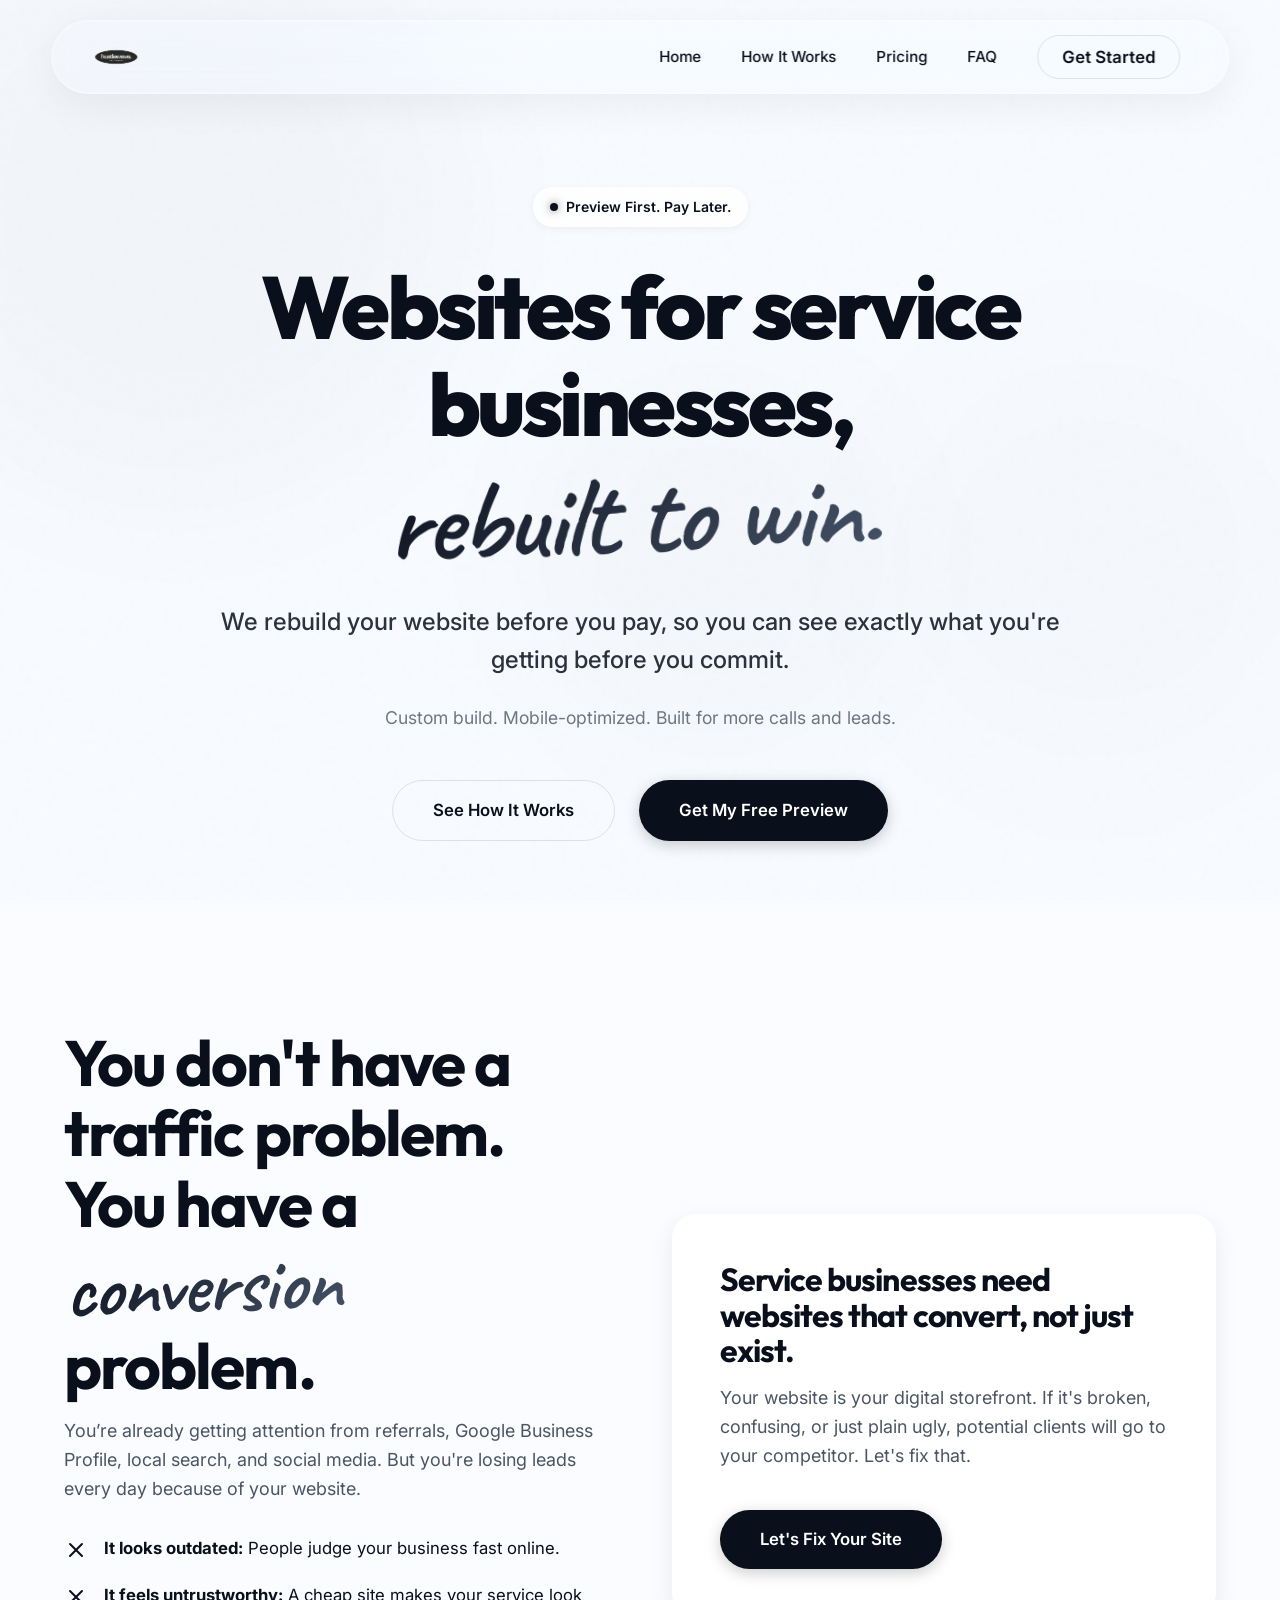
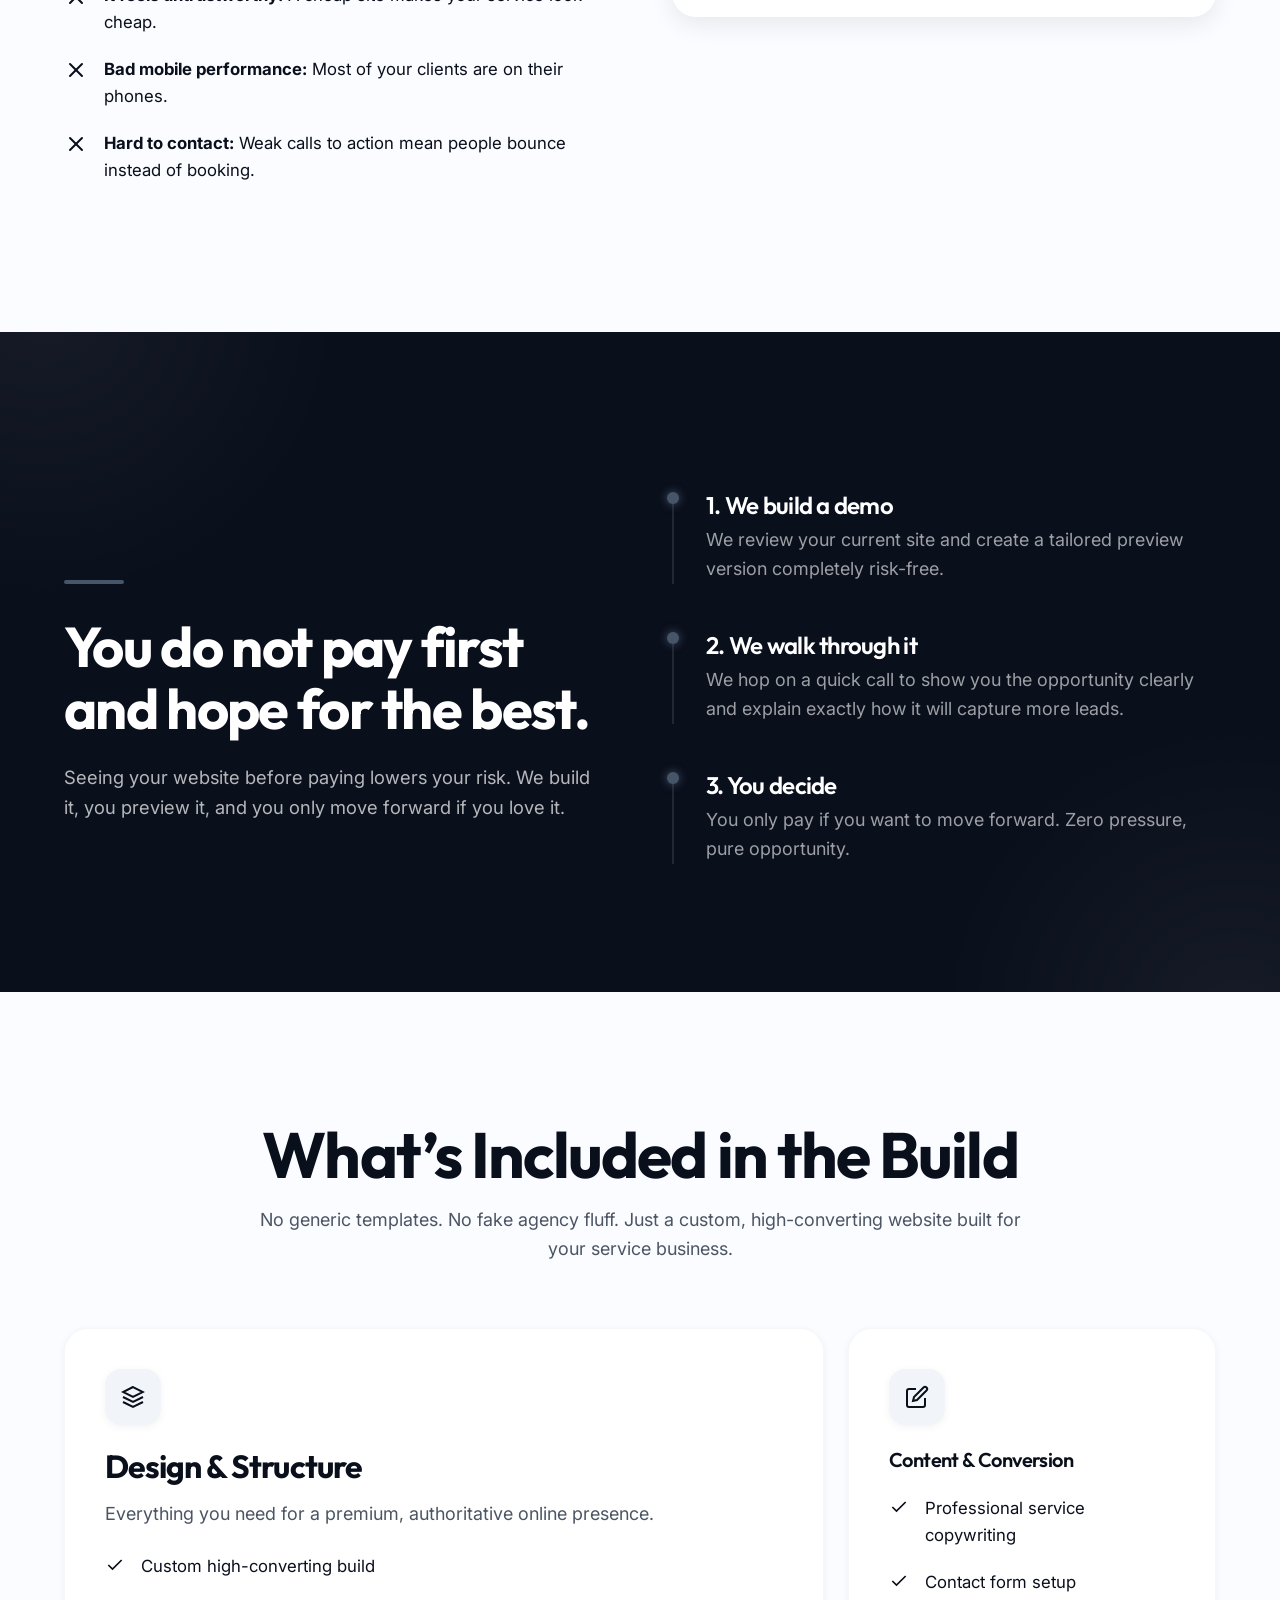
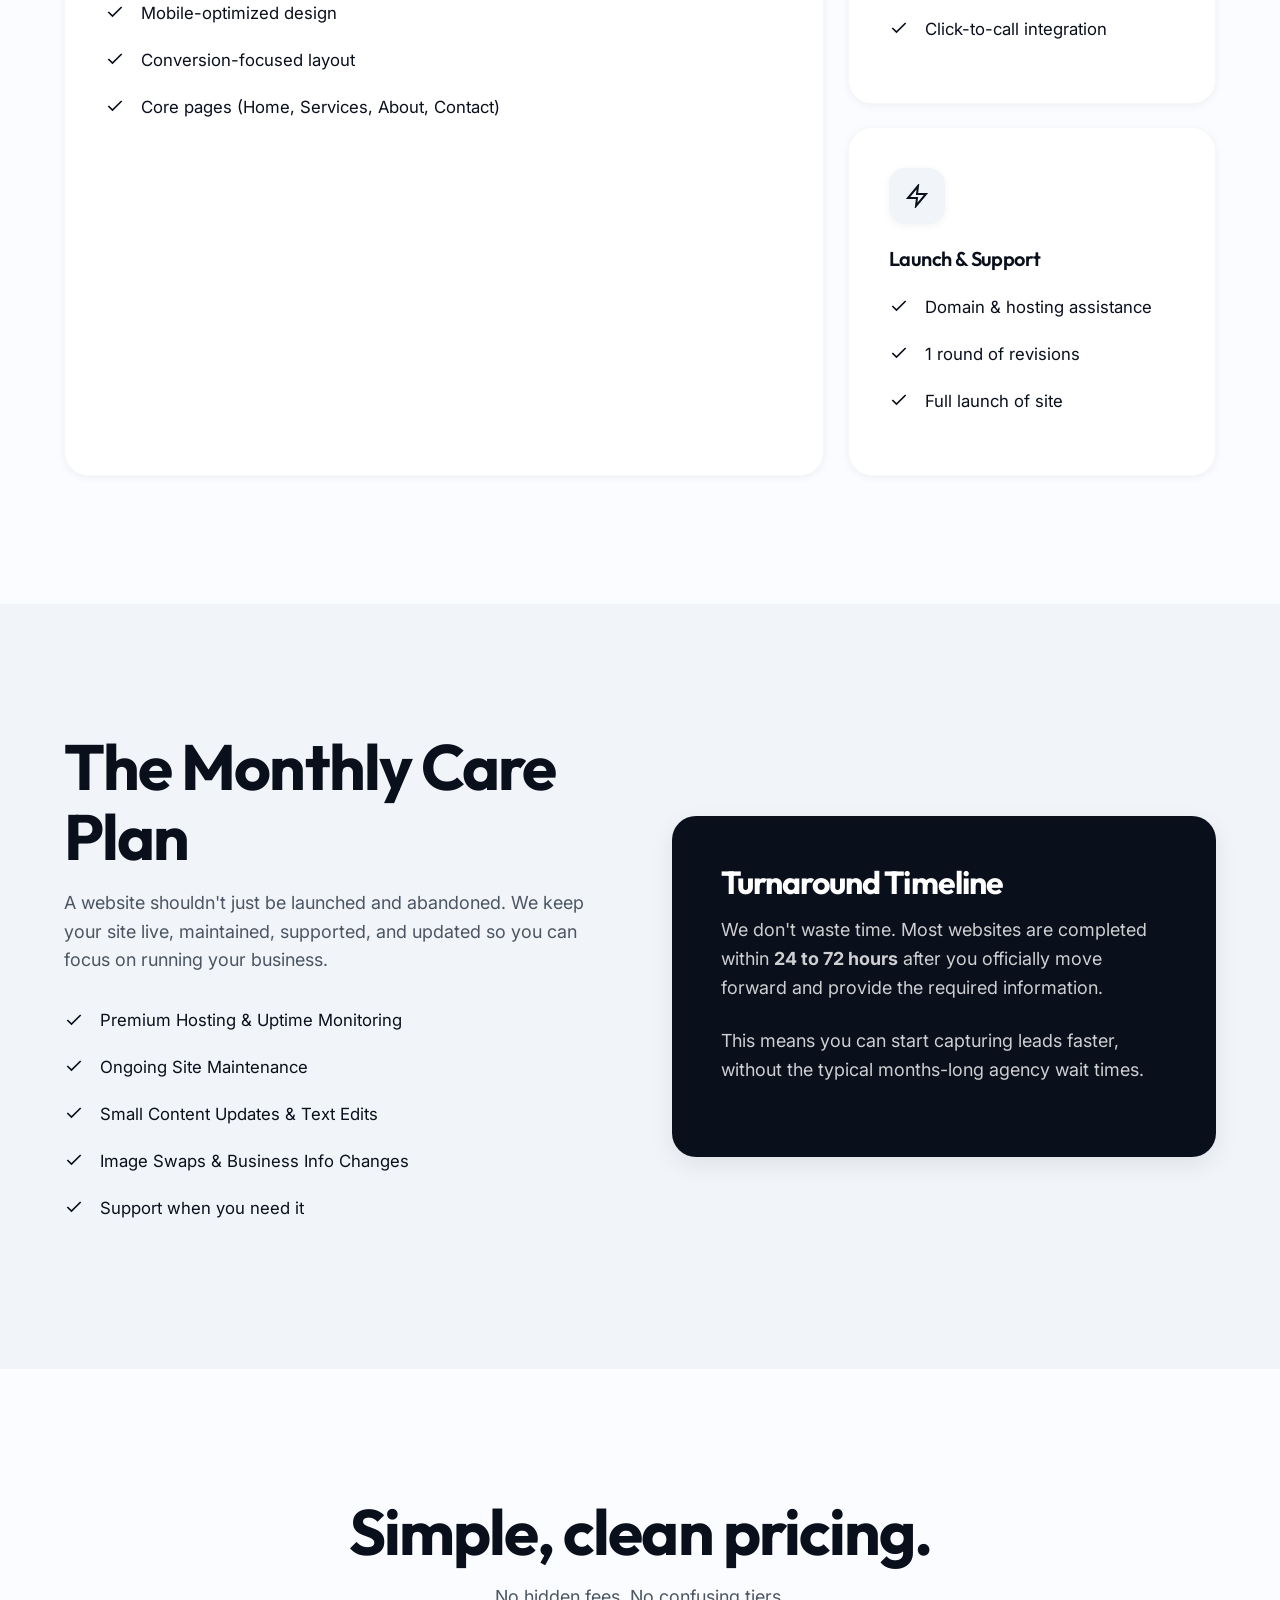
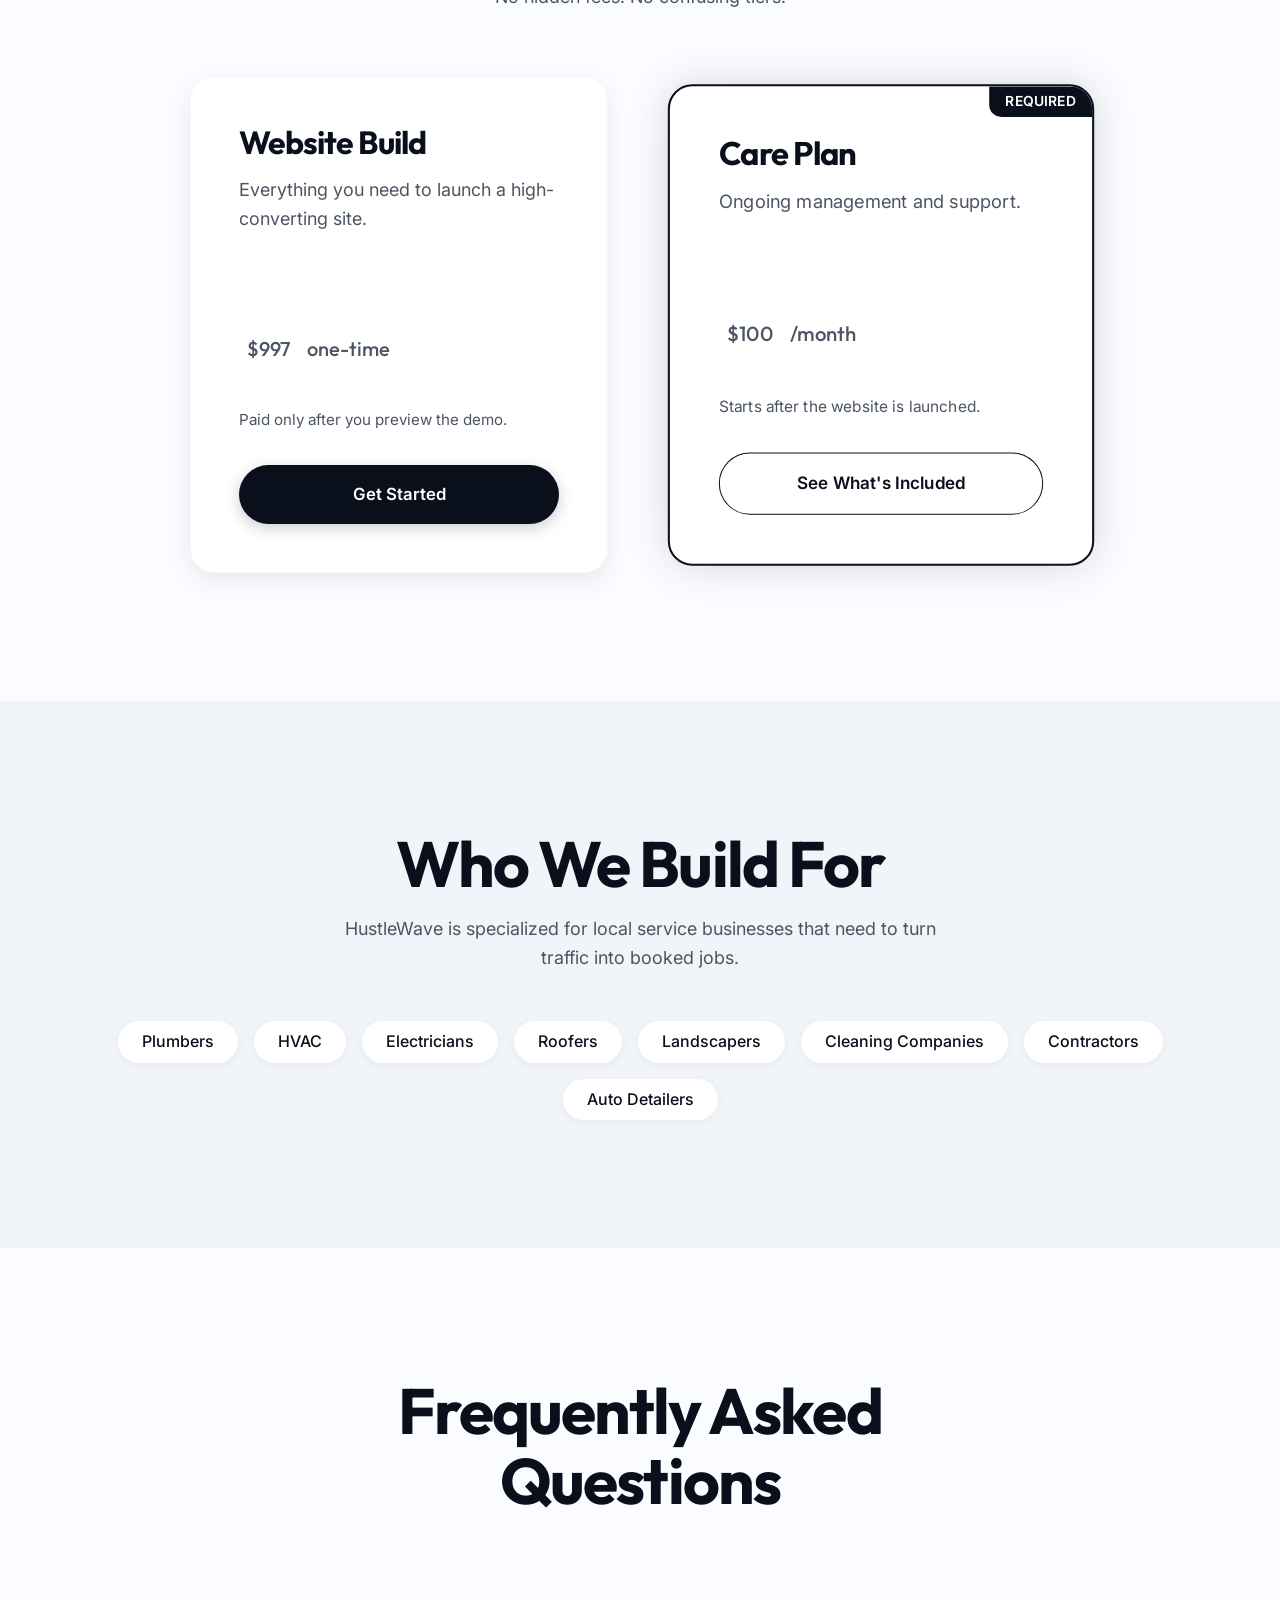
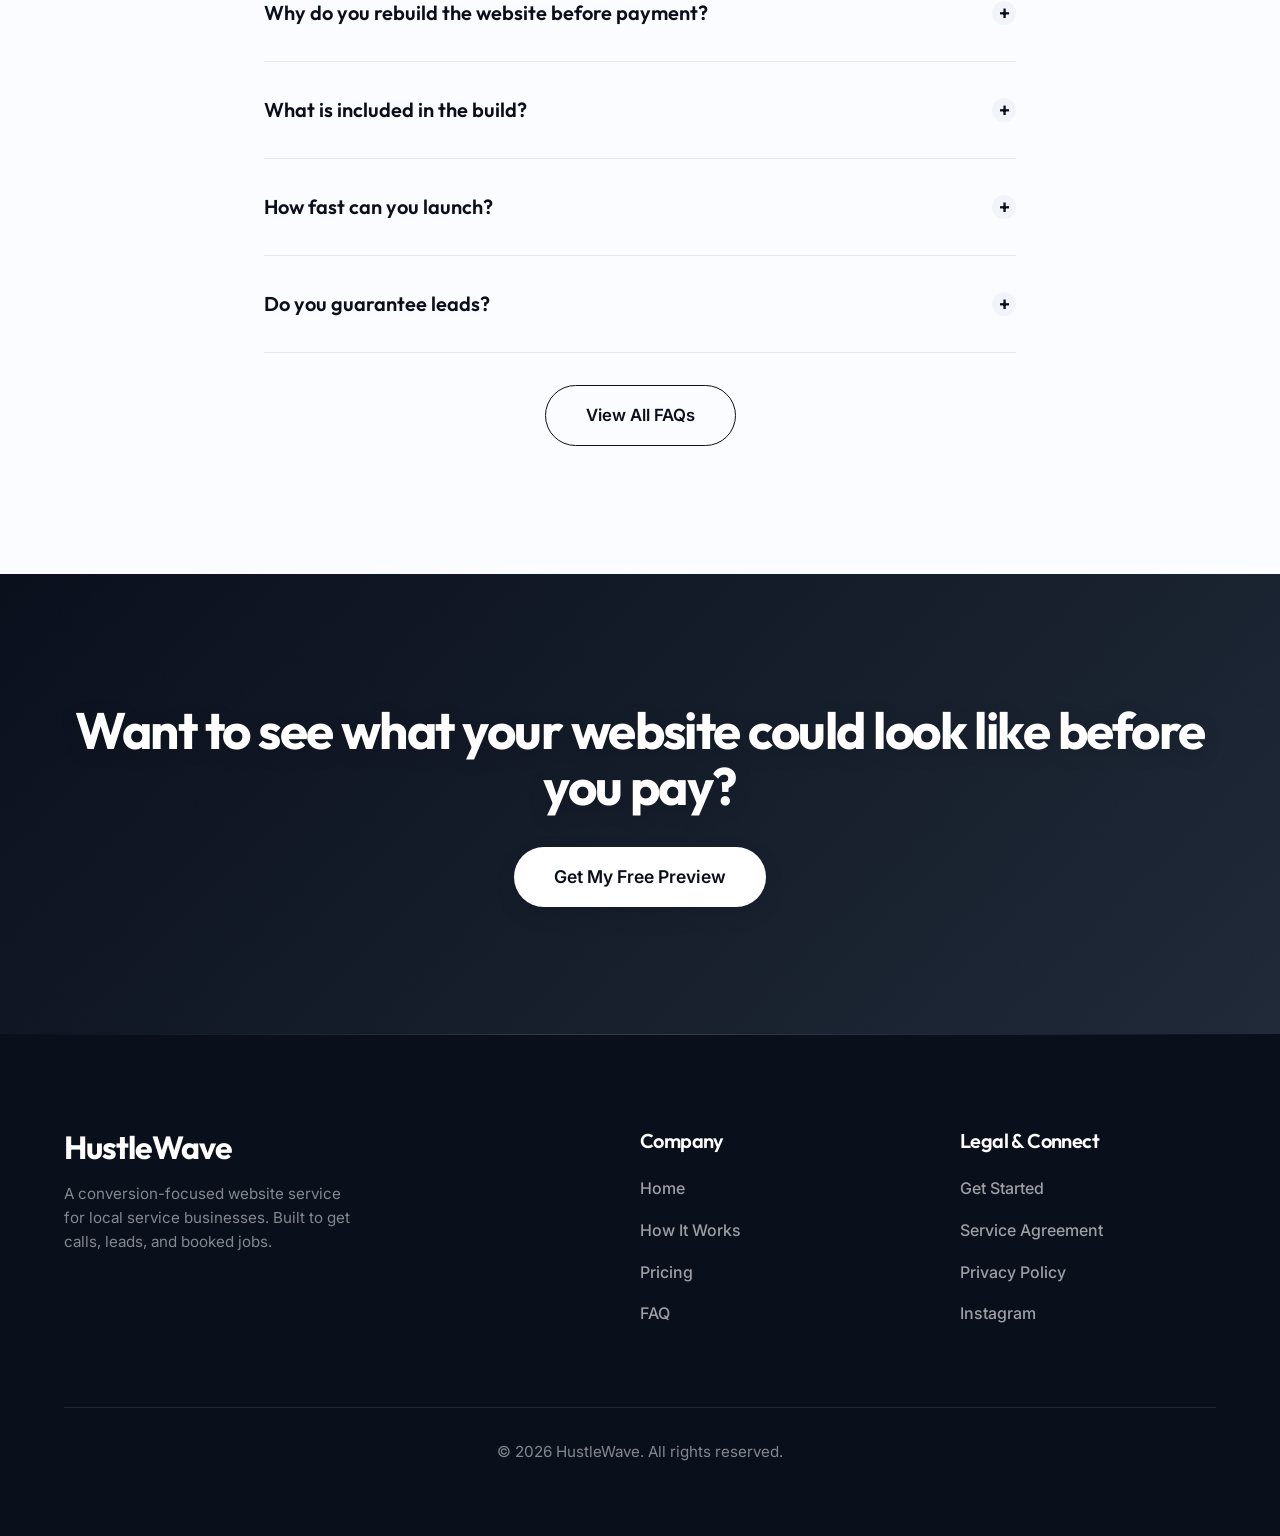
==== commit cb00efdc: "Wire business.name into footer across all pages Lets the portal editor's Business name field actuall" ====
--- a/index.html
+++ b/index.html
@@ -385,7 +385,7 @@
         </div>
       </div>
       <div style="border-top: 1px solid rgba(255,255,255,0.1); padding-top: 2rem; text-align: center;">
-        <p>&copy; <span data-content="footer.copyright_year">2026</span> HustleWave. All rights reserved.</p>
+        <p>&copy; <span data-content="footer.copyright_year">2026</span> <span data-content="business.name">HustleWave</span>. All rights reserved.</p>
       </div>
     </div>
   </footer>
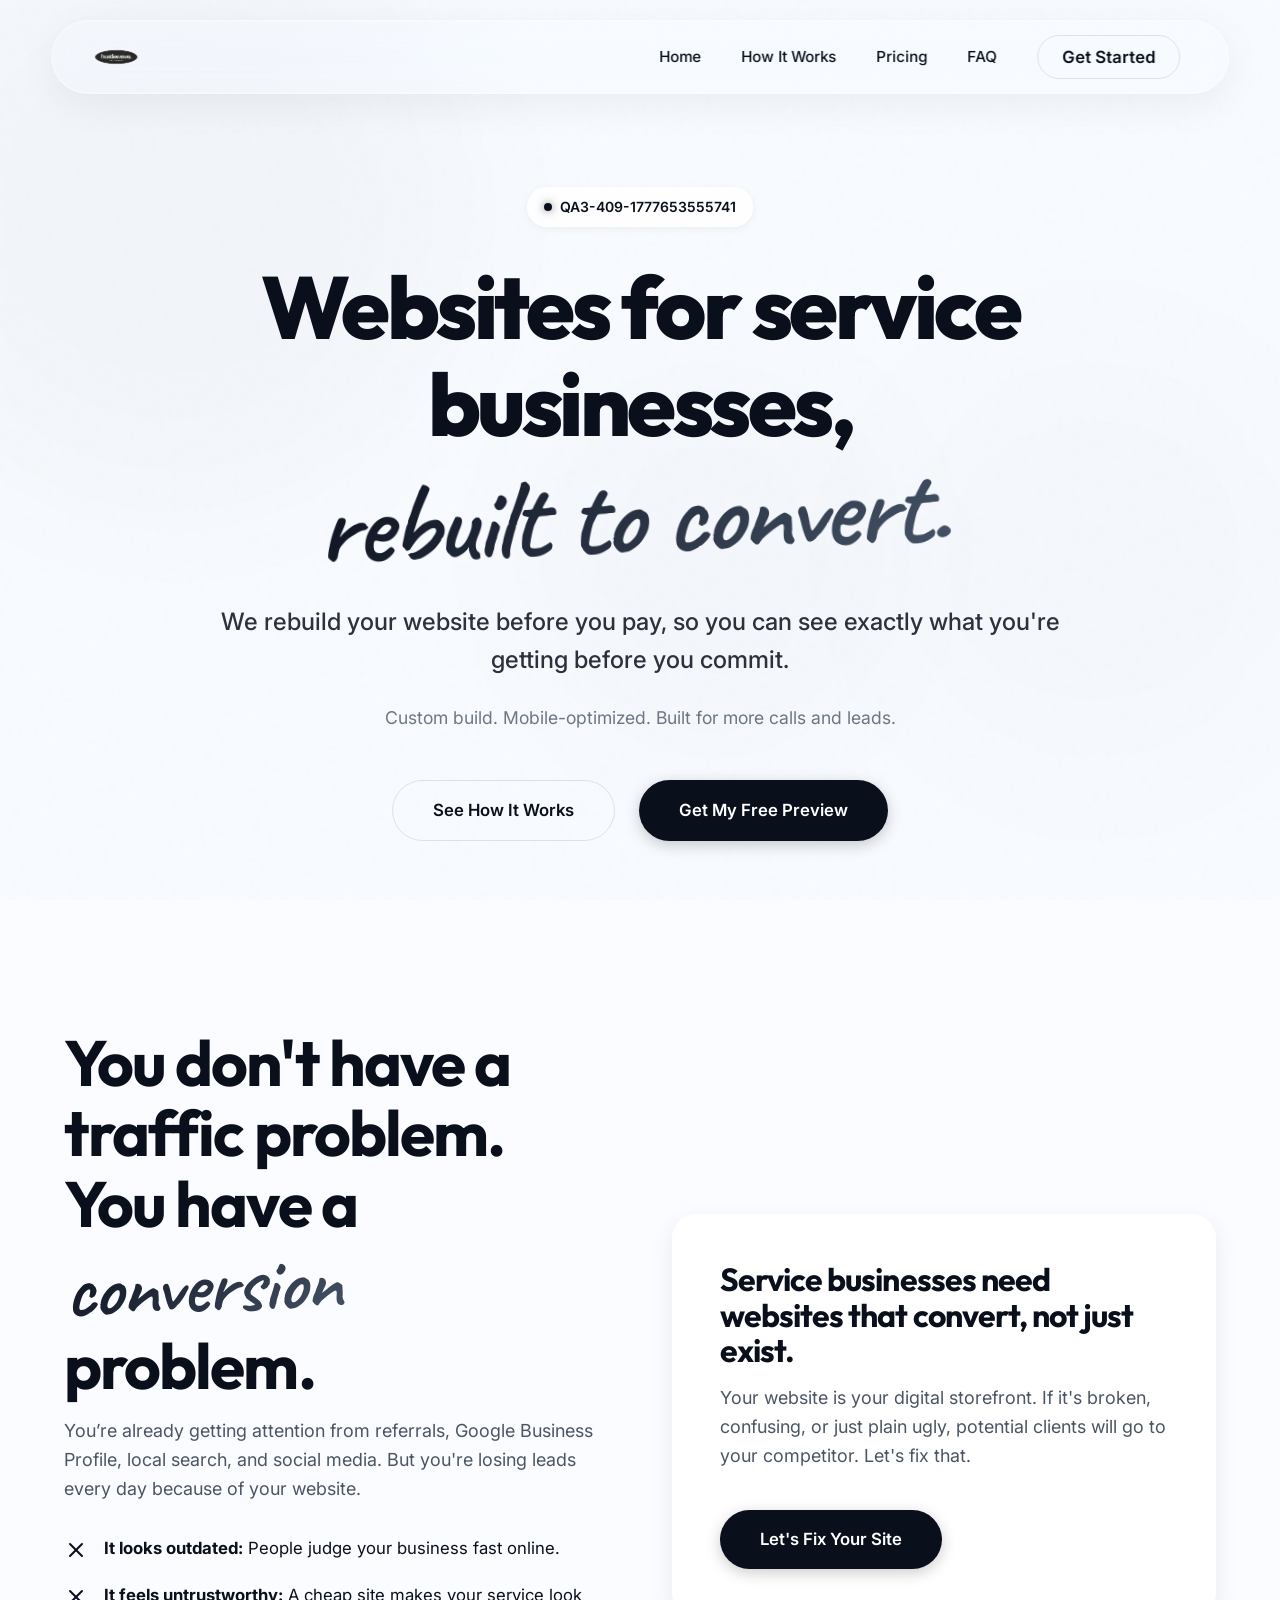
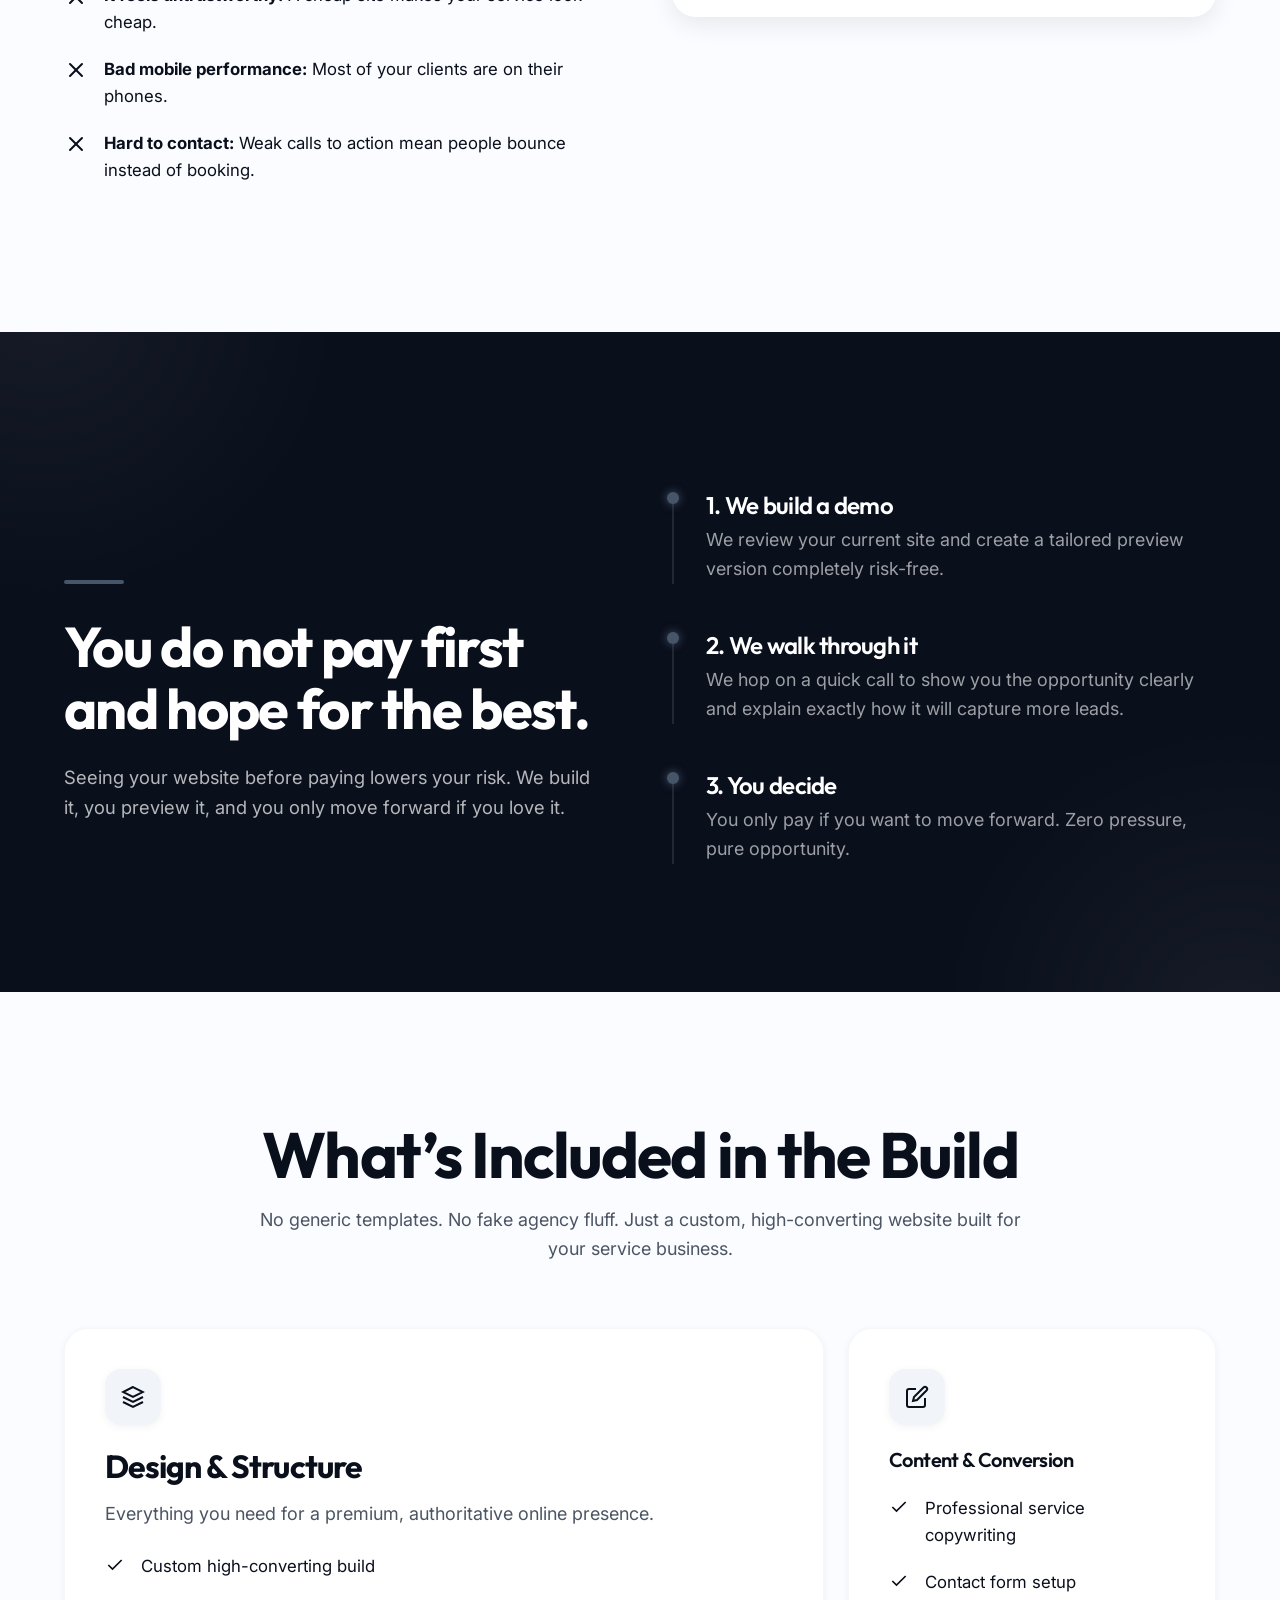
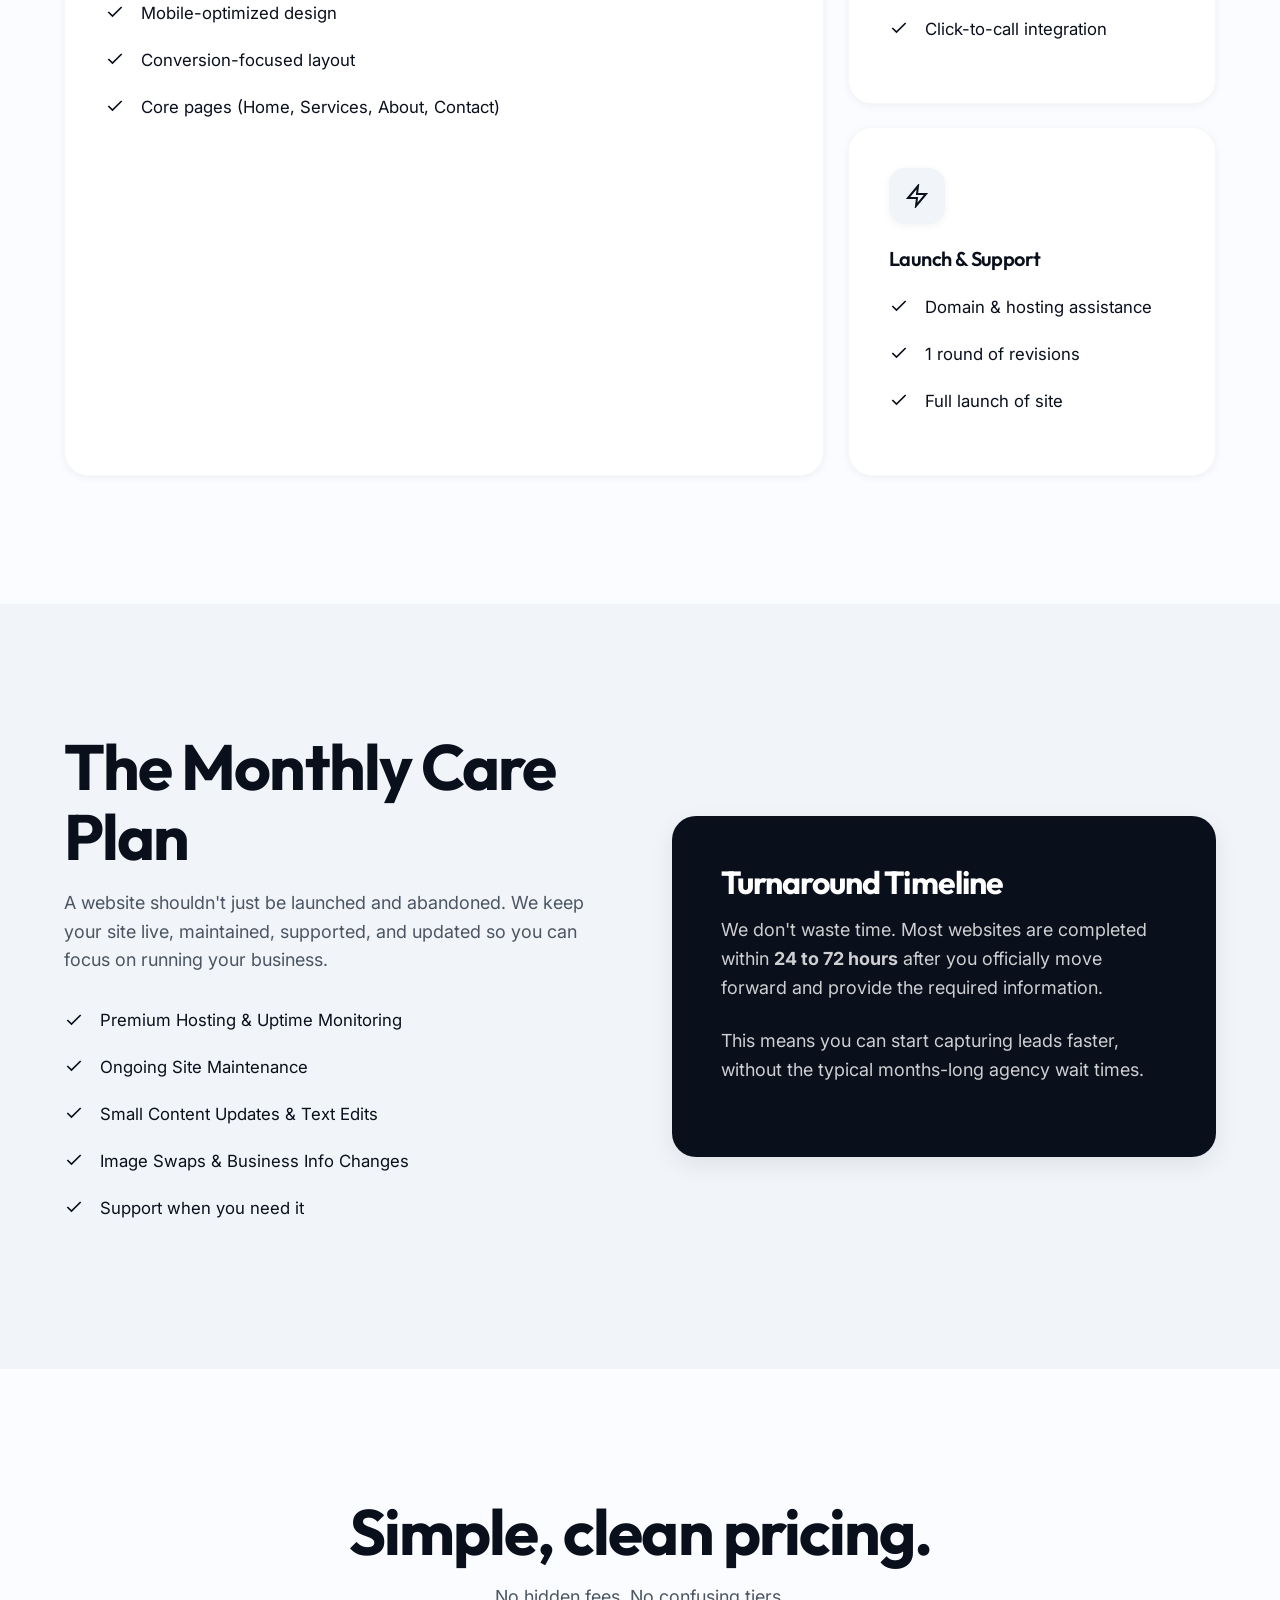
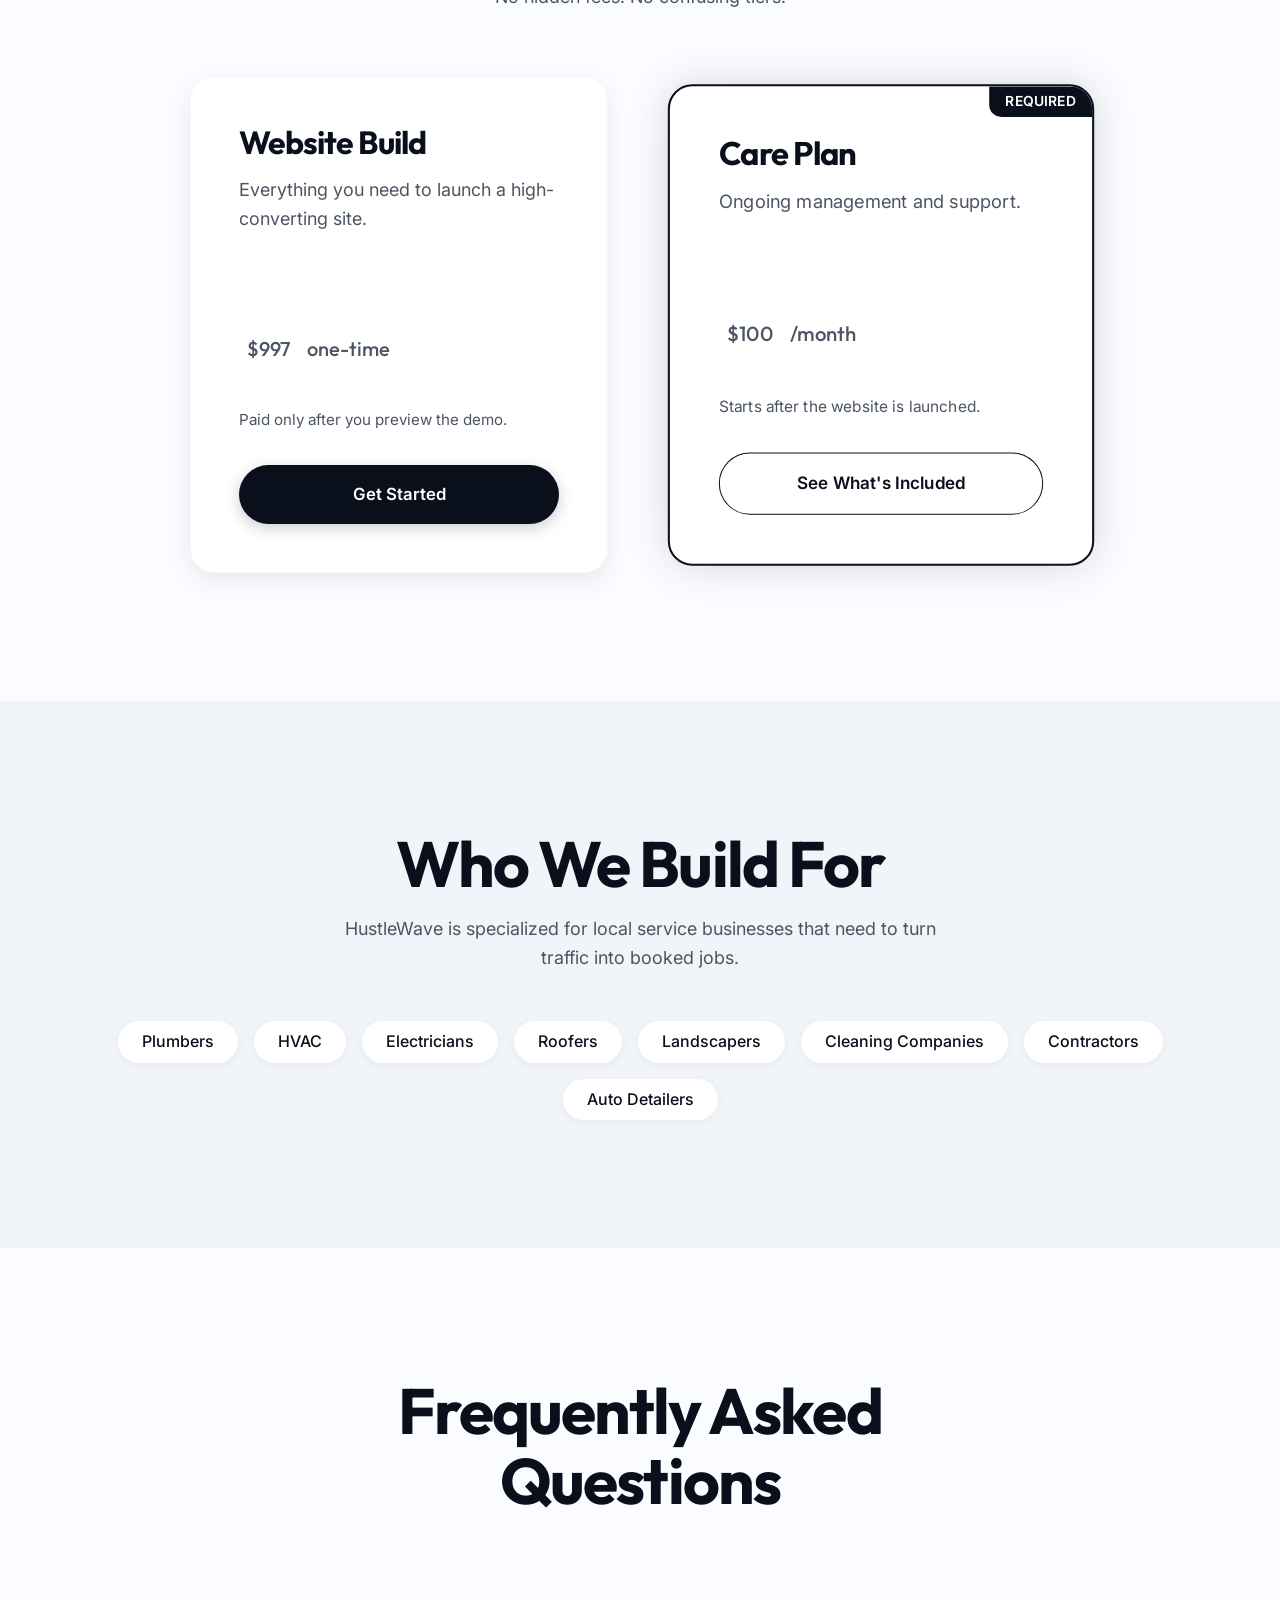
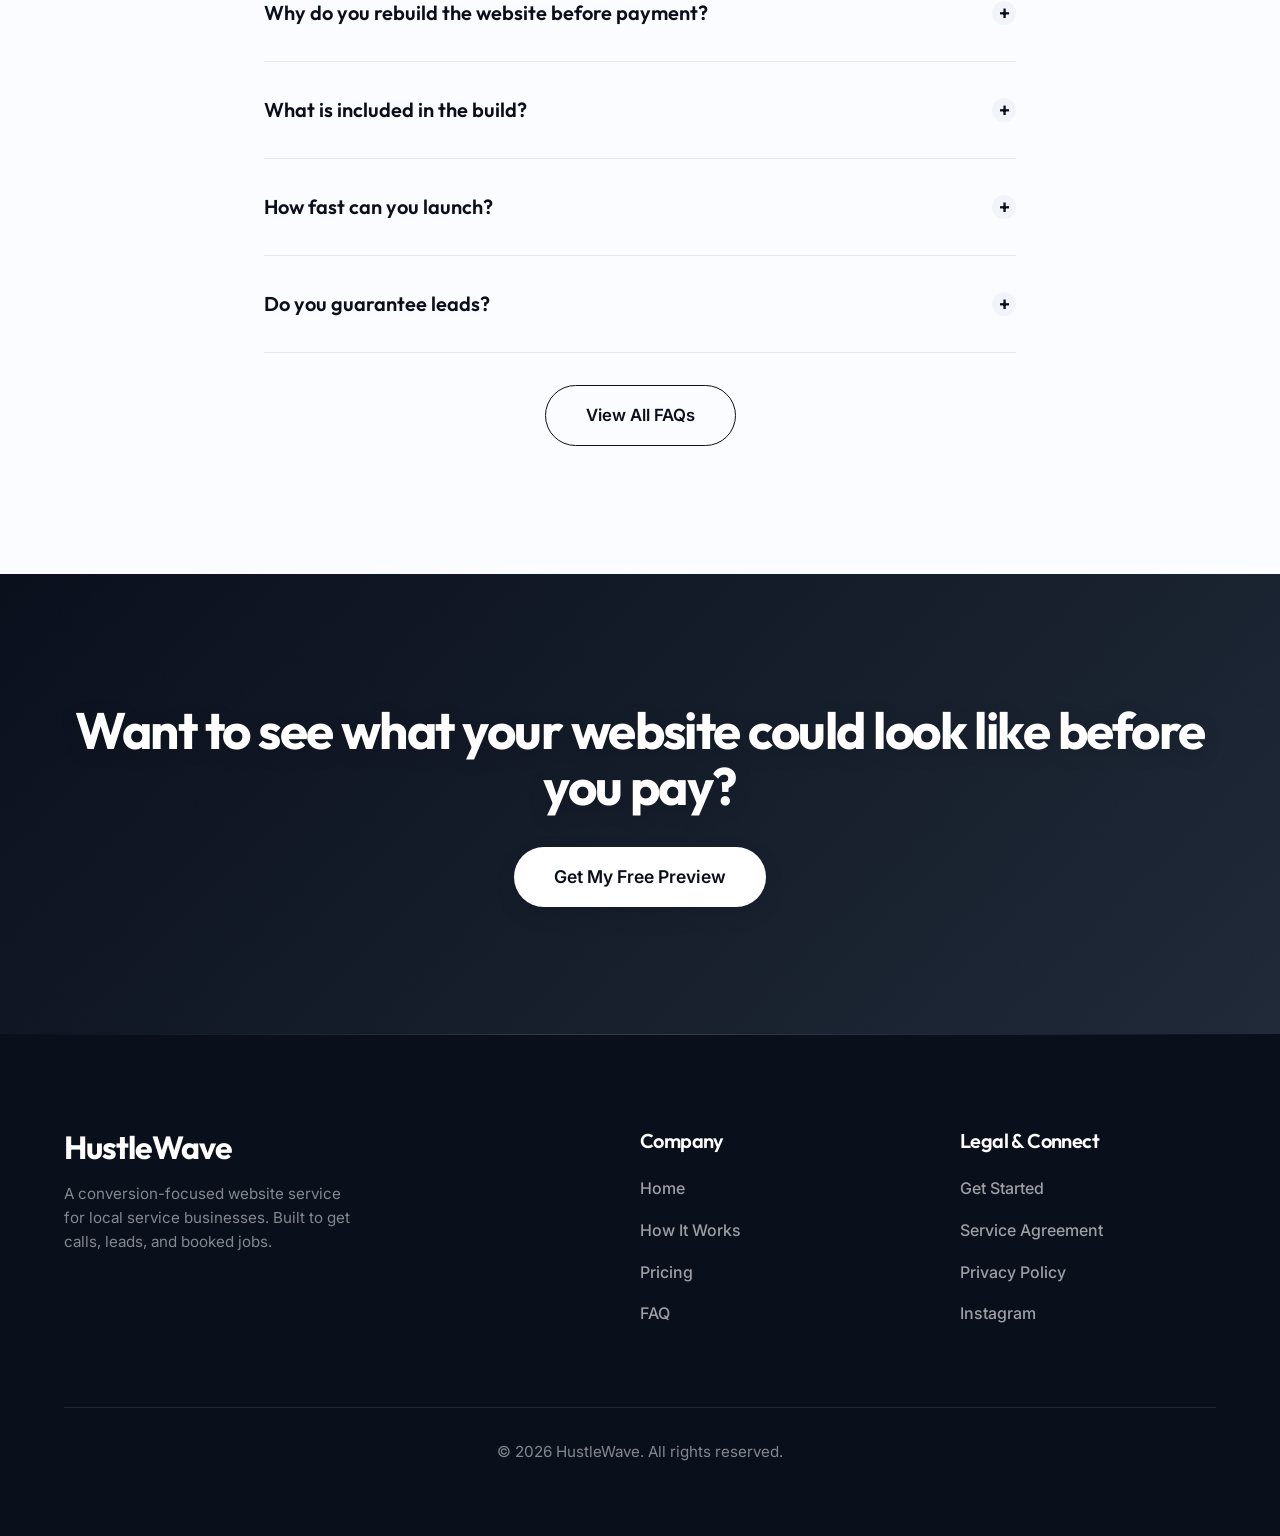
==== commit a3fd9023: "Fix service agreement reveal bug + add auto dark mode Service agreement page was blank on mobile and" ====
--- a/index.html
+++ b/index.html
@@ -5,6 +5,7 @@
   <meta name="viewport" content="width=device-width, initial-scale=1.0">
   <title>HustleWave — Websites for Service Businesses, Rebuilt to Convert</title>
   <meta name="description" content="HustleWave rebuilds websites for local service businesses before you pay — so you can see exactly what you're getting. Mobile-optimized, conversion-focused, launched in 24–72 hours.">
+  <meta name="color-scheme" content="light dark">
   <meta name="theme-color" content="#0a0f1c">
   <meta name="robots" content="index, follow">
   <link rel="canonical" href="https://hustlewave.com/">
--- a/styles.css
+++ b/styles.css
@@ -676,3 +676,108 @@
   .footer-grid { gap: 2rem; }
   footer { padding: 4rem 0 2rem; }
 }
+
+/* ---------------------------------------------------------------
+   Dark mode — auto-switches based on device settings.
+   Flips core tokens, then patches surfaces that hardcode white/black
+   so contrast stays correct.
+--------------------------------------------------------------- */
+@media (prefers-color-scheme: dark) {
+  :root {
+    --color-text-main: #f1f5f9;
+    --color-text-muted: #94a3b8;
+    --color-bg-light: #0a0f1c;
+    --color-bg-secondary: #131b2e;
+    --color-border: rgba(255, 255, 255, 0.08);
+
+    --color-primary: #f1f5f9;
+    --color-primary-soft: #cbd5e1;
+    --color-accent: #94a3b8;
+
+    --color-sky-blue: var(--color-primary);
+    --color-sky-light: var(--color-primary-soft);
+    --color-sky-dark: var(--color-primary);
+
+    --shadow-sm: 0 2px 8px rgba(0, 0, 0, 0.4);
+    --shadow-md: 0 8px 24px rgba(0, 0, 0, 0.5);
+    --shadow-lg: 0 20px 40px rgba(0, 0, 0, 0.6);
+    --shadow-glow: 0 0 40px rgba(255, 255, 255, 0.08);
+    --shadow-glass: 0 8px 32px 0 rgba(0, 0, 0, 0.5);
+  }
+
+  ::selection { background: var(--color-text-main); color: var(--color-bg-light); }
+  ::-webkit-scrollbar-track { background: var(--color-bg-light); }
+  ::-webkit-scrollbar-thumb { background: #334155; }
+  ::-webkit-scrollbar-thumb:hover { background: #475569; }
+
+  /* Hero mesh background */
+  .mesh-bg { background-color: #07101f; }
+  .orb-1, .orb-2, .orb-3 { background: rgba(255, 255, 255, 0.04); }
+
+  /* Cards & bento */
+  .card,
+  .bento-item { background: var(--color-bg-secondary); border-color: var(--color-border); }
+  .glass-card {
+    background: rgba(255, 255, 255, 0.04);
+    box-shadow: var(--shadow-glass), inset 0 0 0 1px rgba(255, 255, 255, 0.08);
+  }
+  .glass-card::before {
+    background: linear-gradient(135deg, rgba(255, 255, 255, 0.05) 0%, rgba(255, 255, 255, 0) 100%);
+  }
+
+  /* Nav glass pill */
+  nav {
+    background: rgba(10, 15, 28, 0.55);
+    border-color: rgba(255, 255, 255, 0.08);
+    box-shadow: 0 10px 40px rgba(0, 0, 0, 0.4), inset 0 0 0 1px rgba(255, 255, 255, 0.05);
+  }
+  nav.scrolled {
+    background: rgba(10, 15, 28, 0.85);
+    border-color: rgba(255, 255, 255, 0.12);
+    box-shadow: 0 8px 32px rgba(0, 0, 0, 0.5);
+  }
+
+  /* Mobile nav panel */
+  .nav-links { background: var(--color-bg-secondary); box-shadow: 0 24px 60px rgba(0, 0, 0, 0.6); }
+
+  /* Badges */
+  .badge {
+    background: rgba(255, 255, 255, 0.06);
+    border-color: rgba(255, 255, 255, 0.1);
+    color: var(--color-text-main);
+  }
+
+  /* Buttons that hardcoded a dark surface in light mode — invert */
+  .btn-primary {
+    background-color: var(--color-bg-secondary);
+    color: var(--color-text-main) !important;
+    box-shadow: 0 4px 15px rgba(0, 0, 0, 0.5);
+  }
+  .btn-primary:hover { box-shadow: 0 10px 25px rgba(0, 0, 0, 0.6); }
+  .btn-white {
+    background-color: var(--color-bg-secondary);
+    color: var(--color-text-main) !important;
+  }
+  .btn-outline { border-color: rgba(255, 255, 255, 0.15); }
+  .btn-outline:hover {
+    background-color: rgba(255, 255, 255, 0.05);
+    border-color: var(--color-text-main);
+  }
+  .nav-scrolled .btn-outline { border-color: rgba(255, 255, 255, 0.15); }
+
+  /* Skip link */
+  .skip-link { background: var(--color-bg-secondary); color: var(--color-text-main) !important; }
+
+  /* Footer — was dark in light mode, keep dark with slight elevation */
+  footer { background-color: #050810; }
+
+  /* Marquee pills (if present) */
+  .marquee .pill { background: var(--color-bg-secondary); color: var(--color-text-main); }
+
+  /* Icon boxes */
+  .icon-box { background: linear-gradient(135deg, #f1f5f9 0%, #94a3b8 100%); color: var(--color-bg-light); }
+  .bento-item .icon-box { background: rgba(255, 255, 255, 0.08); color: var(--color-text-main); }
+
+  /* FAQ icon */
+  .faq-icon { background: rgba(255, 255, 255, 0.08); }
+}
